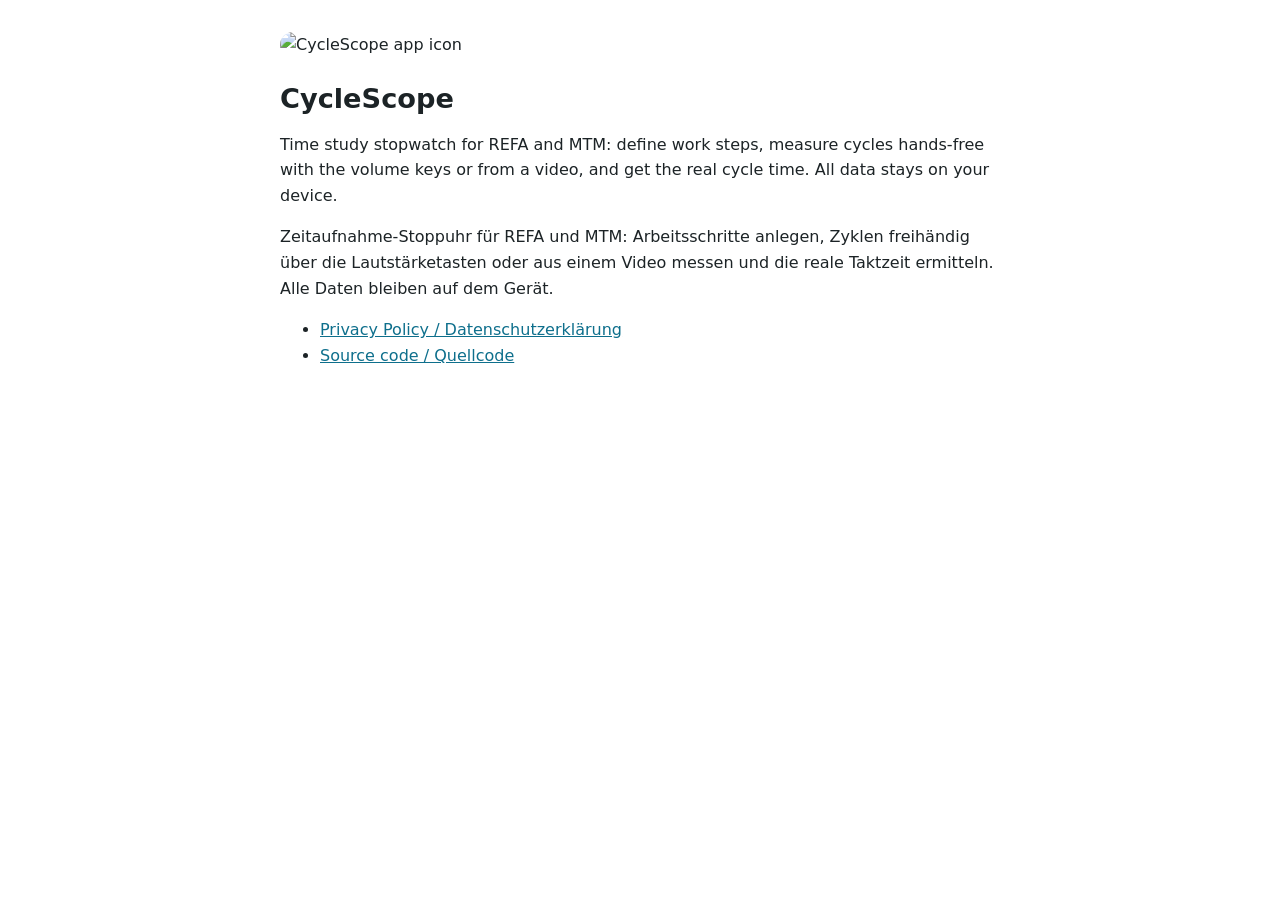
==== site/index.html @ 5daae581 "feat(site): publish the privacy policy on GitHub Pages Google Play needs a public privacy policy URL" ====
<!doctype html>
<html lang="en">
<head>
<meta charset="utf-8">
<meta name="viewport" content="width=device-width, initial-scale=1">
<title>CycleScope</title>
<link rel="stylesheet" href="style.css">
</head>
<body>
<main>
<img class="icon" src="icon.png" alt="CycleScope app icon">
<h1>CycleScope</h1>
<p>Time study stopwatch for REFA and MTM: define work steps, measure cycles hands-free with the volume keys or from a video, and get the real cycle time. All data stays on your device.</p>
<p>Zeitaufnahme-Stoppuhr für REFA und MTM: Arbeitsschritte anlegen, Zyklen freihändig über die Lautstärketasten oder aus einem Video messen und die reale Taktzeit ermitteln. Alle Daten bleiben auf dem Gerät.</p>
<ul>
<li><a href="privacy/">Privacy Policy / Datenschutzerklärung</a></li>
<li><a href="https://github.com/SphaeroX/Serienmessung">Source code / Quellcode</a></li>
</ul>
</main>
</body>
</html>
---- site/style.css ----
:root {
  --bg: #ffffff;
  --text: #1c2326;
  --muted: #5b6a70;
  --accent: #0e6f8c;
  --line: #d9e2e5;
}

@media (prefers-color-scheme: dark) {
  :root {
    --bg: #11181b;
    --text: #e4ecef;
    --muted: #9fb0b6;
    --accent: #5fc4e2;
    --line: #2a363b;
  }
}

body {
  margin: 0;
  background: var(--bg);
  color: var(--text);
  font: 16px/1.6 system-ui, -apple-system, "Segoe UI", Roboto, sans-serif;
}

main {
  max-width: 720px;
  margin: 0 auto;
  padding: 32px 16px 64px;
}

h1 { font-size: 1.7rem; line-height: 1.25; margin: 1.5rem 0 0.25rem; }
h2 { font-size: 1.15rem; margin-top: 2rem; }
a { color: var(--accent); }
.date, nav { color: var(--muted); }
hr { border: 0; border-top: 1px solid var(--line); margin: 3rem 0; }
img.icon { width: 96px; height: 96px; border-radius: 22px; }
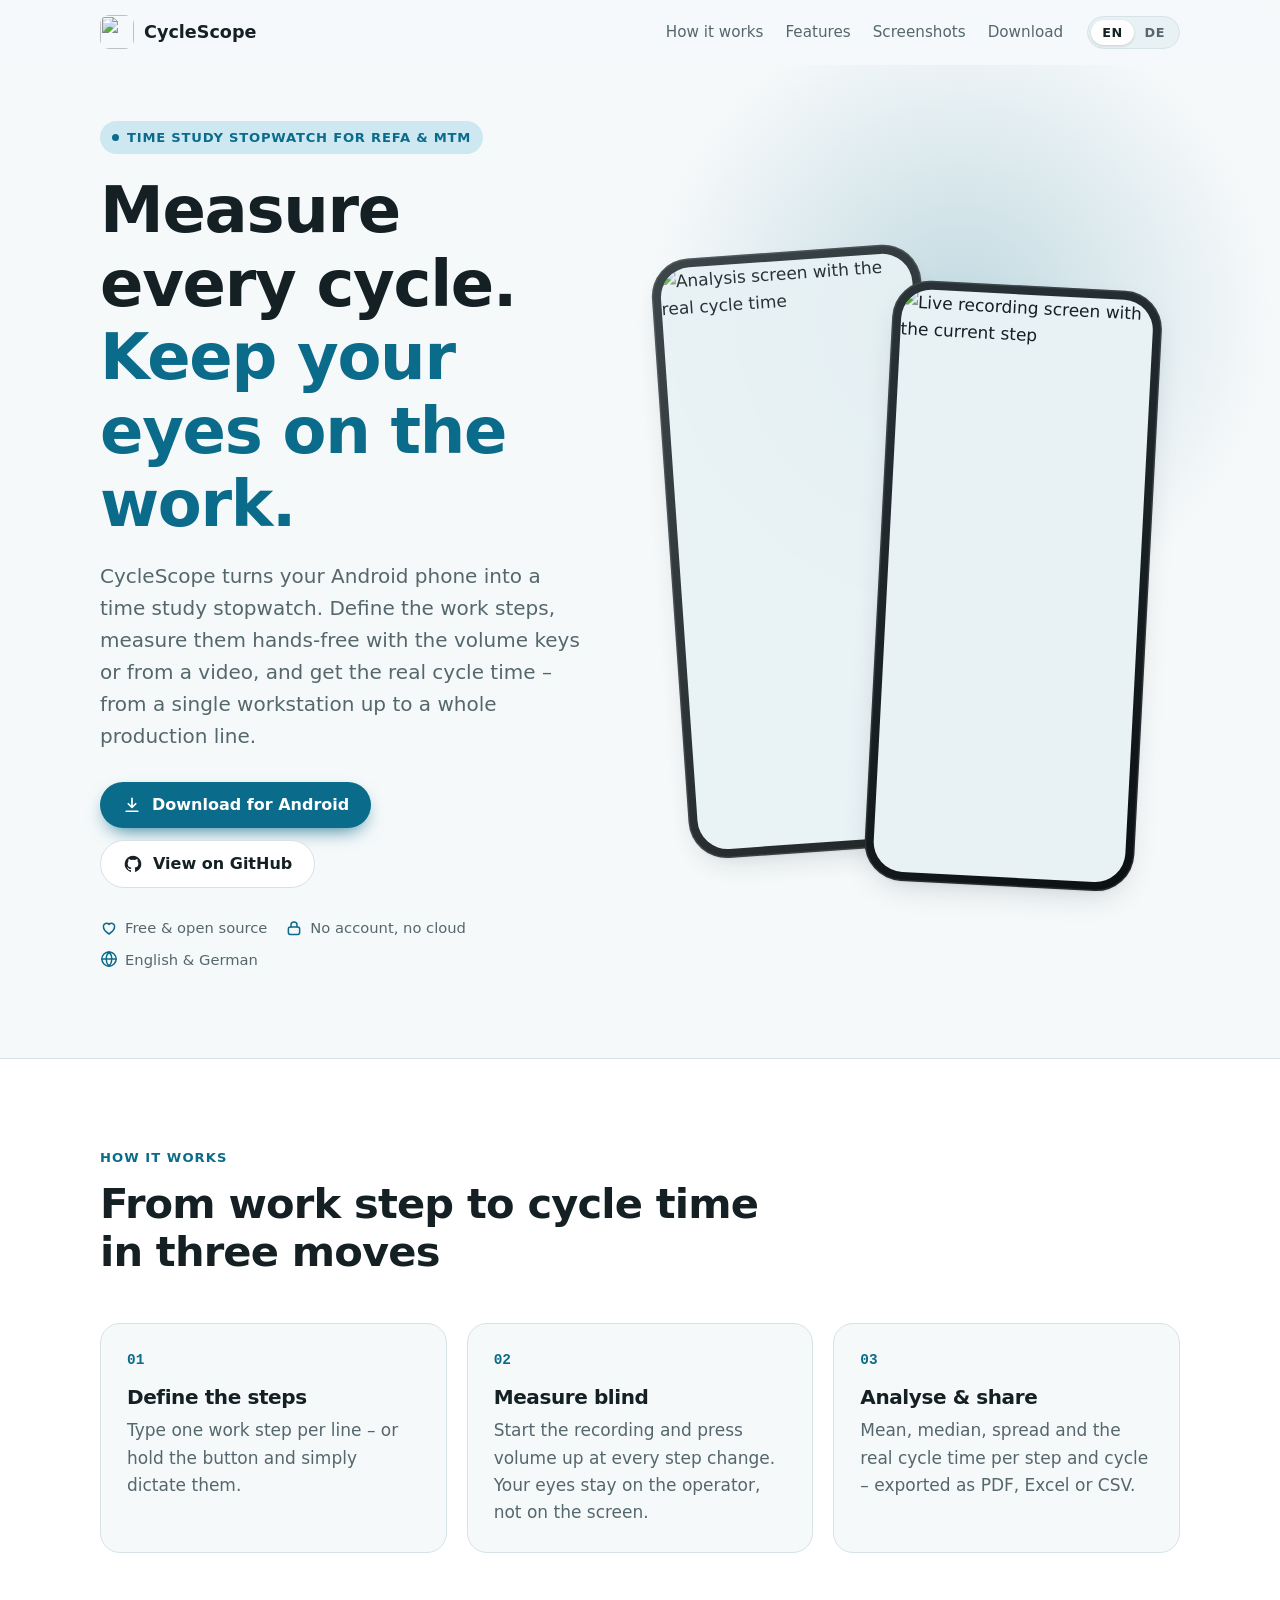
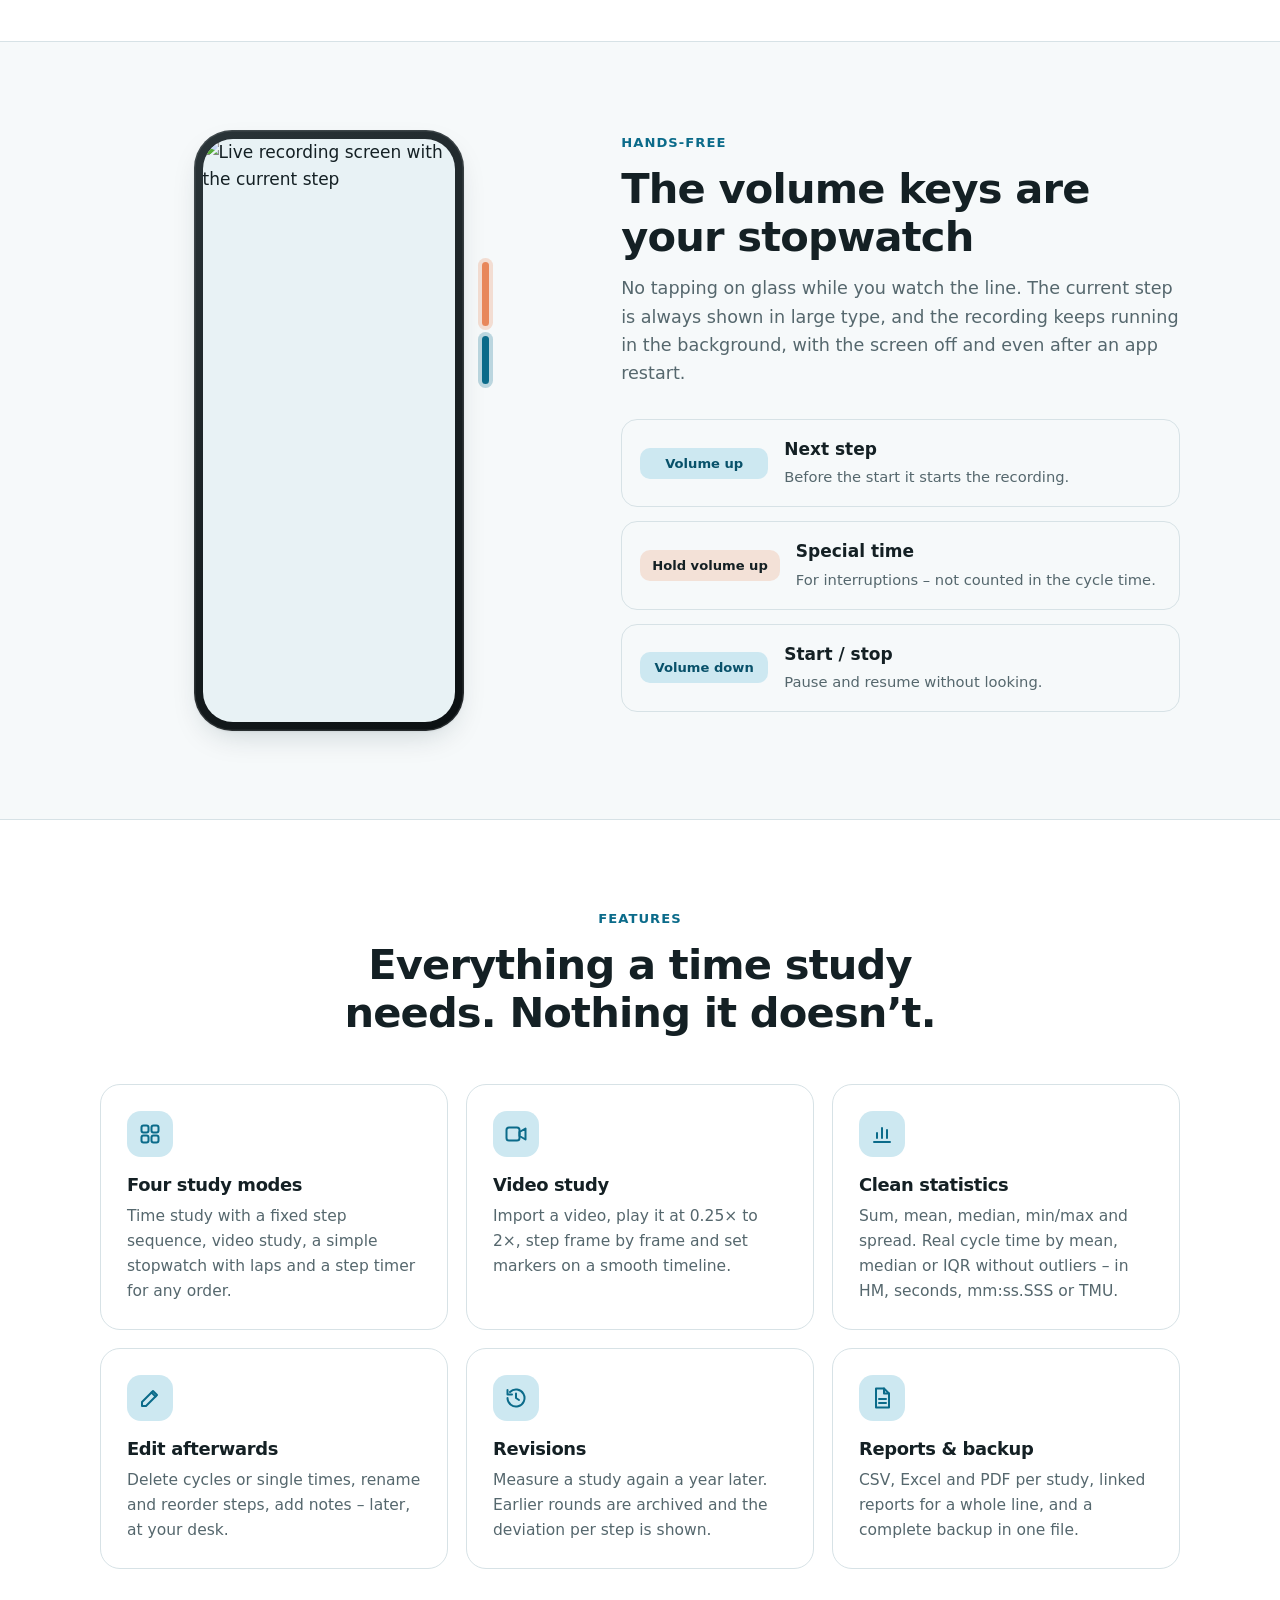
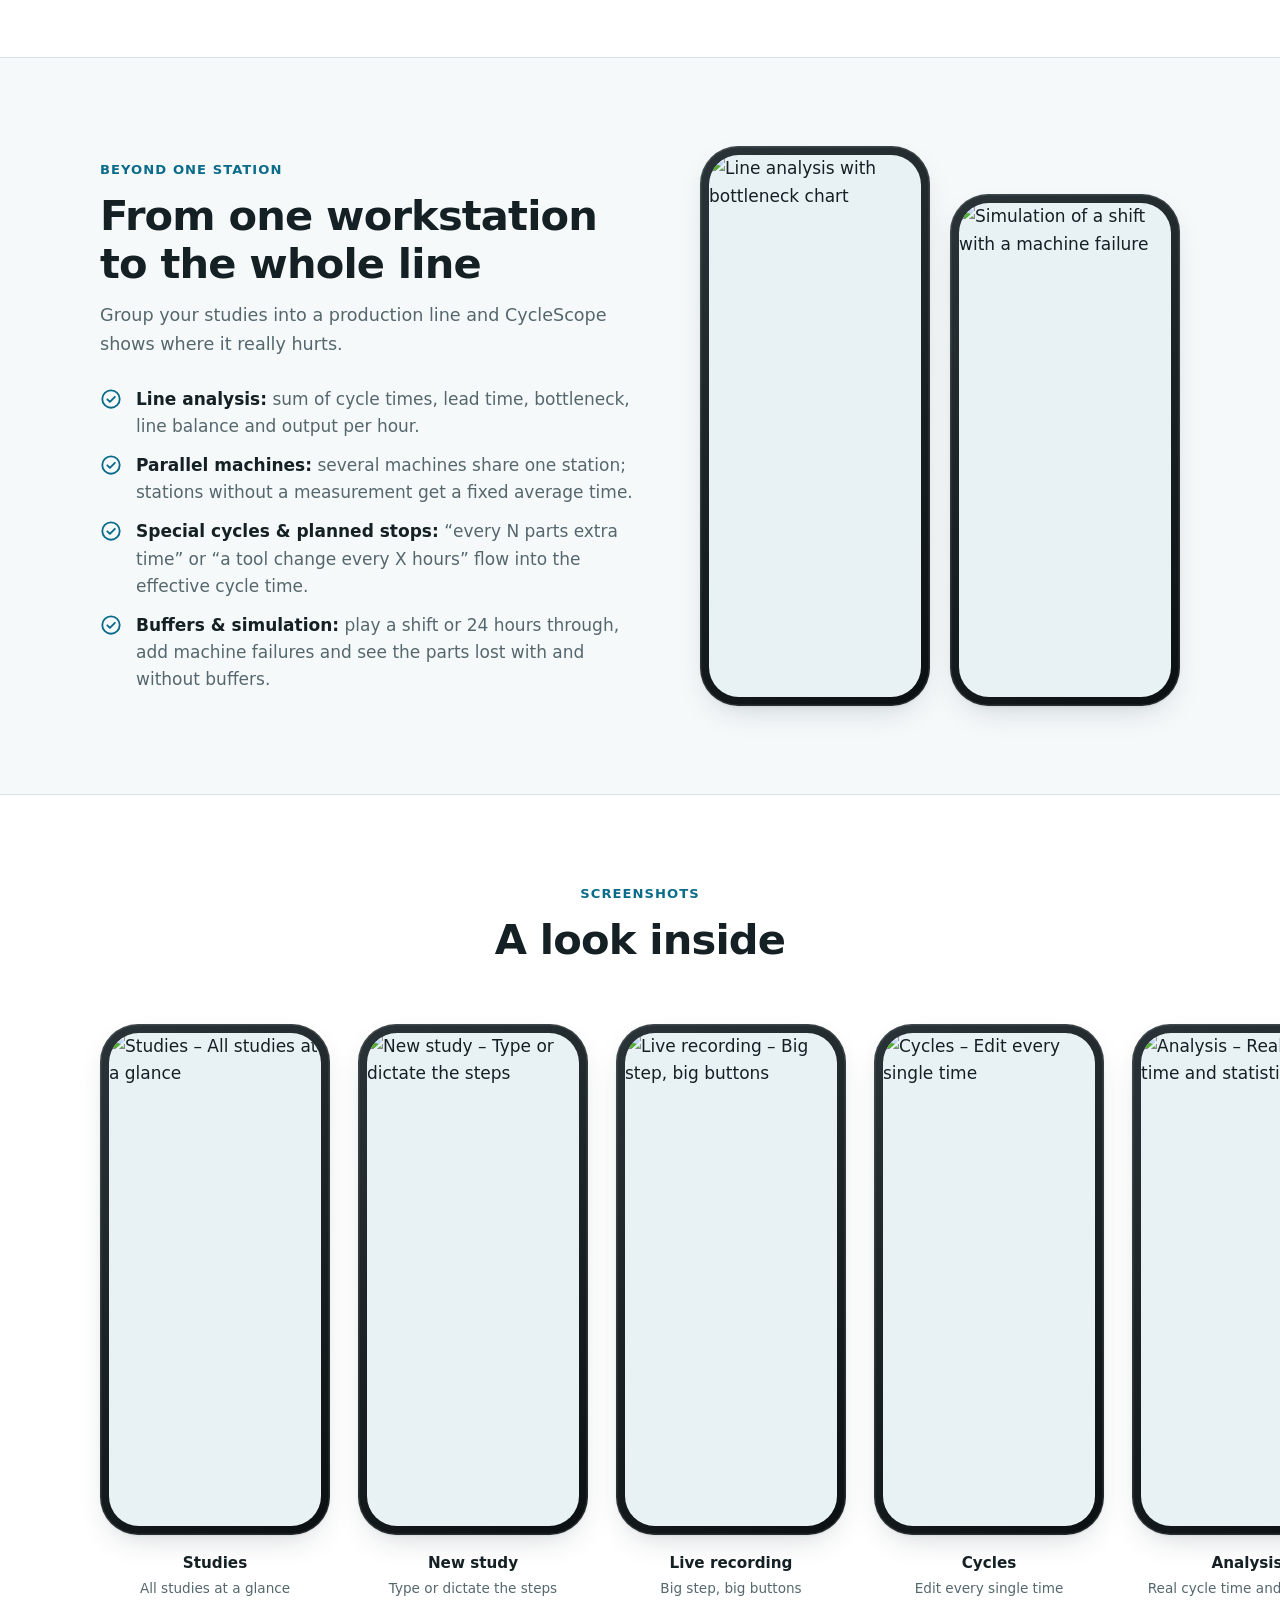
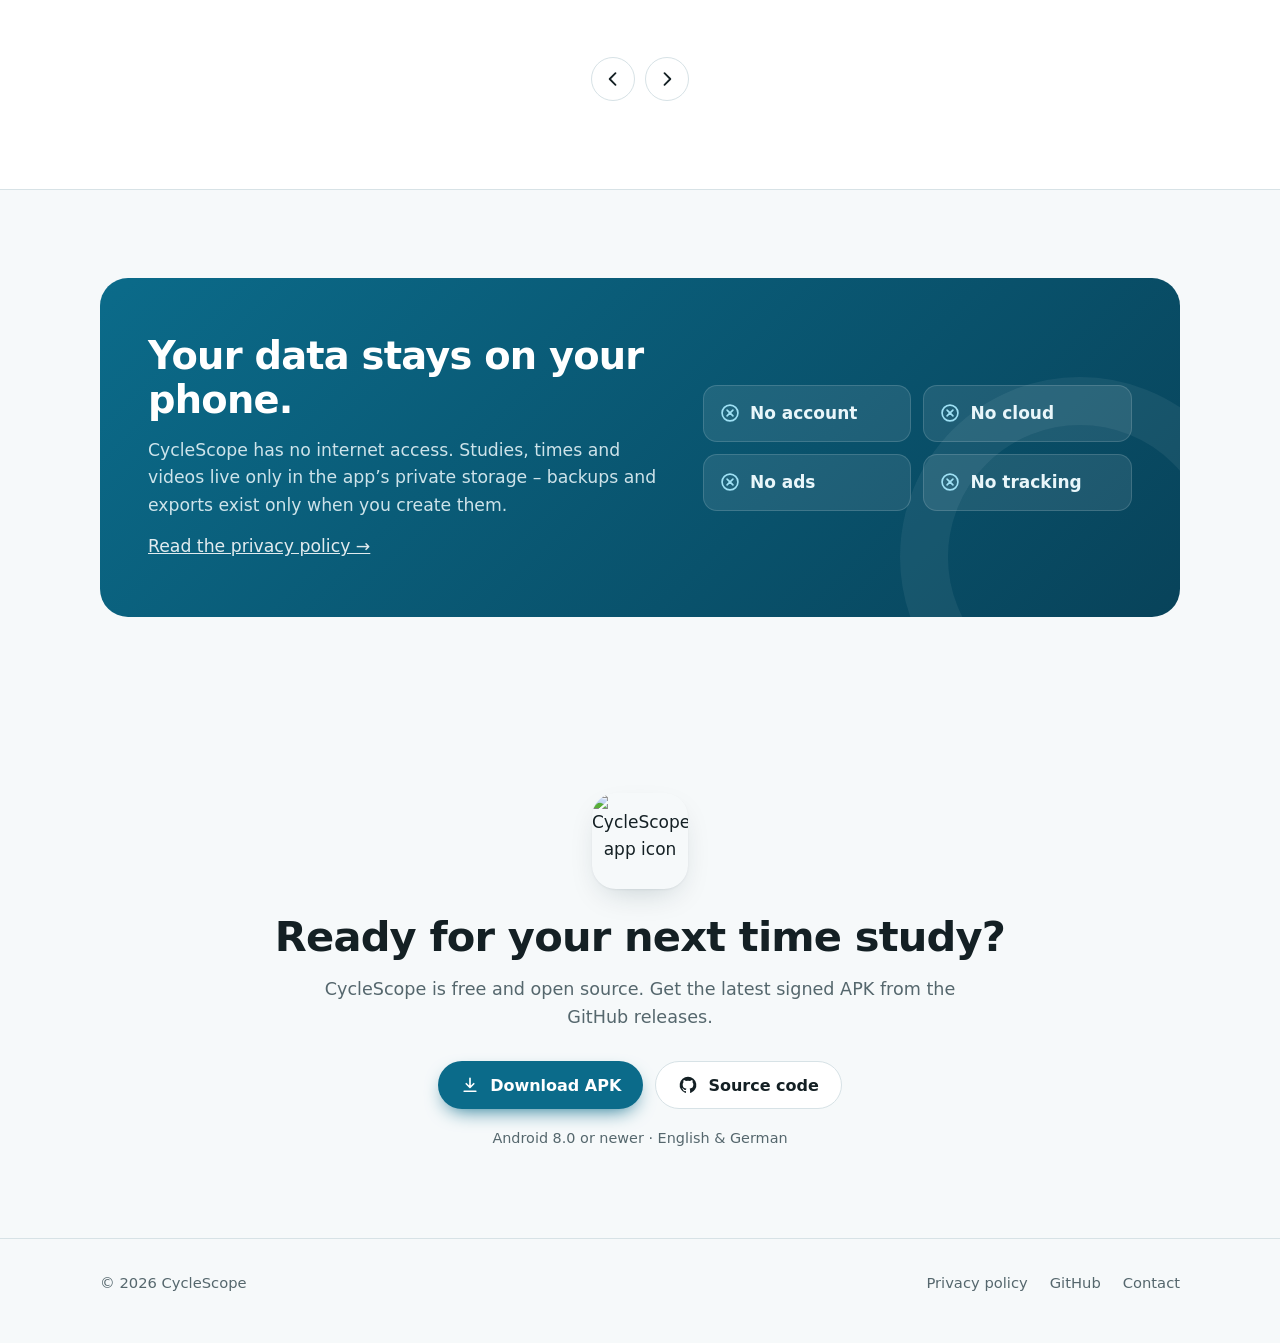
==== commit 93ae35fc: "feat(site): bilingual landing page with app screenshots One-pager in English and German with feature" ====
--- a/site/index.html
+++ b/site/index.html
@@ -3,19 +3,436 @@
 <head>
 <meta charset="utf-8">
 <meta name="viewport" content="width=device-width, initial-scale=1">
-<title>CycleScope</title>
-<link rel="stylesheet" href="style.css">
+<title>CycleScope – Time study stopwatch for REFA &amp; MTM</title>
+<meta name="description" content="CycleScope turns your Android phone into a time study stopwatch: define work steps, measure cycles hands-free with the volume keys or from a video, and get the real cycle time. Free, open source, no cloud.">
+<meta name="theme-color" content="#0b6b8a">
+<meta property="og:type" content="website">
+<meta property="og:title" content="CycleScope – Time study stopwatch for REFA &amp; MTM">
+<meta property="og:description" content="Measure work steps hands-free with the volume keys or from a video and get the real cycle time. All data stays on your device.">
+<meta property="og:image" content="https://sphaerox.github.io/Serienmessung/icon.png">
+<meta property="og:url" content="https://sphaerox.github.io/Serienmessung/">
+<link rel="icon" type="image/png" href="icon.png">
+<link rel="alternate" hreflang="en" href="https://sphaerox.github.io/Serienmessung/?lang=en">
+<link rel="alternate" hreflang="de" href="https://sphaerox.github.io/Serienmessung/?lang=de">
+<link rel="stylesheet" href="landing.css">
+<script>document.documentElement.classList.add("js");</script>
 </head>
 <body>
+
+<!-- Inline icon sprite -->
+<svg width="0" height="0" style="position:absolute" aria-hidden="true">
+  <defs>
+    <symbol id="i-check" viewBox="0 0 24 24"><path fill="none" stroke="currentColor" stroke-width="2.2" stroke-linecap="round" stroke-linejoin="round" d="M5 12.5l4.5 4.5L19 7.5"/></symbol>
+    <symbol id="i-check-circle" viewBox="0 0 24 24"><g fill="none" stroke="currentColor" stroke-width="2" stroke-linecap="round" stroke-linejoin="round"><circle cx="12" cy="12" r="9.5"/><path d="M8 12.3l2.8 2.8L16.2 9.6"/></g></symbol>
+    <symbol id="i-download" viewBox="0 0 24 24"><path fill="none" stroke="currentColor" stroke-width="2" stroke-linecap="round" stroke-linejoin="round" d="M12 4v11m0 0l-4.5-4.5M12 15l4.5-4.5M5 19.5h14"/></symbol>
+    <symbol id="i-github" viewBox="0 0 24 24"><path fill="currentColor" d="M12 2a10 10 0 0 0-3.16 19.49c.5.09.68-.22.68-.48v-1.7c-2.78.6-3.37-1.34-3.37-1.34-.45-1.16-1.11-1.47-1.11-1.47-.91-.62.07-.6.07-.6 1 .07 1.53 1.03 1.53 1.03.89 1.53 2.34 1.09 2.91.83.09-.65.35-1.09.63-1.34-2.22-.25-4.55-1.11-4.55-4.94 0-1.09.39-1.98 1.03-2.68-.1-.25-.45-1.27.1-2.64 0 0 .84-.27 2.75 1.02a9.5 9.5 0 0 1 5 0c1.91-1.29 2.75-1.02 2.75-1.02.55 1.37.2 2.39.1 2.64.64.7 1.03 1.59 1.03 2.68 0 3.84-2.34 4.68-4.57 4.93.36.31.68.92.68 1.85v2.74c0 .27.18.58.69.48A10 10 0 0 0 12 2z"/></symbol>
+    <symbol id="i-lock" viewBox="0 0 24 24"><g fill="none" stroke="currentColor" stroke-width="2" stroke-linecap="round" stroke-linejoin="round"><rect x="4.5" y="10.5" width="15" height="10" rx="2.5"/><path d="M8 10.5V8a4 4 0 0 1 8 0v2.5"/></g></symbol>
+    <symbol id="i-globe" viewBox="0 0 24 24"><g fill="none" stroke="currentColor" stroke-width="2" stroke-linecap="round"><circle cx="12" cy="12" r="9.5"/><path d="M2.5 12h19M12 2.5c2.6 2.8 3.8 6 3.8 9.5s-1.2 6.7-3.8 9.5c-2.6-2.8-3.8-6-3.8-9.5S9.4 5.3 12 2.5z"/></g></symbol>
+    <symbol id="i-heart" viewBox="0 0 24 24"><path fill="none" stroke="currentColor" stroke-width="2" stroke-linejoin="round" d="M12 20s-7.5-4.6-7.5-10.2A4.3 4.3 0 0 1 12 7.2a4.3 4.3 0 0 1 7.5 2.6C19.5 15.4 12 20 12 20z"/></symbol>
+    <symbol id="i-modes" viewBox="0 0 24 24"><g fill="none" stroke="currentColor" stroke-width="2" stroke-linejoin="round"><rect x="3.5" y="3.5" width="7" height="7" rx="2"/><rect x="13.5" y="3.5" width="7" height="7" rx="2"/><rect x="3.5" y="13.5" width="7" height="7" rx="2"/><rect x="13.5" y="13.5" width="7" height="7" rx="2"/></g></symbol>
+    <symbol id="i-video" viewBox="0 0 24 24"><g fill="none" stroke="currentColor" stroke-width="2" stroke-linejoin="round"><rect x="2.5" y="5.5" width="13" height="13" rx="2.5"/><path d="M15.5 10l6-3.5v11l-6-3.5z"/></g></symbol>
+    <symbol id="i-chart" viewBox="0 0 24 24"><g fill="none" stroke="currentColor" stroke-width="2" stroke-linecap="round"><path d="M4 20h16"/><path d="M7 16v-5M12 16V6M17 16v-8"/></g></symbol>
+    <symbol id="i-edit" viewBox="0 0 24 24"><g fill="none" stroke="currentColor" stroke-width="2" stroke-linecap="round" stroke-linejoin="round"><path d="M4 20h4L19 9l-4-4L4 16z"/><path d="M13.5 6.5l4 4"/></g></symbol>
+    <symbol id="i-history" viewBox="0 0 24 24"><g fill="none" stroke="currentColor" stroke-width="2" stroke-linecap="round" stroke-linejoin="round"><path d="M3.5 12a8.5 8.5 0 1 0 2.5-6"/><path d="M3.5 4v4.5H8"/><path d="M12 7.5V12l3 2"/></g></symbol>
+    <symbol id="i-file" viewBox="0 0 24 24"><g fill="none" stroke="currentColor" stroke-width="2" stroke-linejoin="round" stroke-linecap="round"><path d="M6 2.5h8l5 5v14H6z"/><path d="M14 2.5v5h5M9 13h7M9 17h7"/></g></symbol>
+    <symbol id="i-left" viewBox="0 0 24 24"><path fill="none" stroke="currentColor" stroke-width="2.2" stroke-linecap="round" stroke-linejoin="round" d="M15 5l-7 7 7 7"/></symbol>
+    <symbol id="i-right" viewBox="0 0 24 24"><path fill="none" stroke="currentColor" stroke-width="2.2" stroke-linecap="round" stroke-linejoin="round" d="M9 5l7 7-7 7"/></symbol>
+    <symbol id="i-x" viewBox="0 0 24 24"><g fill="none" stroke="currentColor" stroke-width="2" stroke-linecap="round"><circle cx="12" cy="12" r="9.5"/><path d="M8.5 8.5l7 7M15.5 8.5l-7 7"/></g></symbol>
+  </defs>
+</svg>
+
+<header class="top" id="top">
+  <div class="wrap">
+    <a class="brand" href="#"><img src="icon.png" alt="" width="34" height="34">CycleScope</a>
+    <nav aria-label="Sections">
+      <a href="#how" data-i18n="nav.how">How it works</a>
+      <a href="#features" data-i18n="nav.features">Features</a>
+      <a href="#screens" data-i18n="nav.screens">Screenshots</a>
+      <a href="#download" data-i18n="nav.download">Download</a>
+    </nav>
+    <div class="lang" role="group" aria-label="Language / Sprache">
+      <button type="button" data-lang="en" aria-pressed="true">EN</button>
+      <button type="button" data-lang="de" aria-pressed="false">DE</button>
+    </div>
+  </div>
+</header>
+
 <main>
-<img class="icon" src="icon.png" alt="CycleScope app icon">
-<h1>CycleScope</h1>
-<p>Time study stopwatch for REFA and MTM: define work steps, measure cycles hands-free with the volume keys or from a video, and get the real cycle time. All data stays on your device.</p>
-<p>Zeitaufnahme-Stoppuhr für REFA und MTM: Arbeitsschritte anlegen, Zyklen freihändig über die Lautstärketasten oder aus einem Video messen und die reale Taktzeit ermitteln. Alle Daten bleiben auf dem Gerät.</p>
-<ul>
-<li><a href="privacy/">Privacy Policy / Datenschutzerklärung</a></li>
-<li><a href="https://github.com/SphaeroX/Serienmessung">Source code / Quellcode</a></li>
-</ul>
+
+<!-- Hero -->
+<div class="hero">
+  <div class="wrap">
+    <div>
+      <span class="eyebrow"><span class="dot"></span><span data-i18n="hero.eyebrow">Time study stopwatch for REFA &amp; MTM</span></span>
+      <h1 data-i18n="hero.title">Measure every cycle. <em>Keep your eyes on the work.</em></h1>
+      <p class="lead" data-i18n="hero.lead">CycleScope turns your Android phone into a time study stopwatch. Define the work steps, measure them hands-free with the volume keys or from a video, and get the real cycle time – from a single workstation up to a whole production line.</p>
+      <div class="cta">
+        <a class="btn btn-primary" href="https://github.com/SphaeroX/Serienmessung/releases/latest"><svg><use href="#i-download"/></svg><span data-i18n="cta.download">Download for Android</span></a>
+        <a class="btn btn-ghost" href="https://github.com/SphaeroX/Serienmessung"><svg><use href="#i-github"/></svg><span data-i18n="cta.github">View on GitHub</span></a>
+      </div>
+      <ul class="chips">
+        <li><svg><use href="#i-heart"/></svg><span data-i18n="chip.free">Free &amp; open source</span></li>
+        <li><svg><use href="#i-lock"/></svg><span data-i18n="chip.local">No account, no cloud</span></li>
+        <li><svg><use href="#i-globe"/></svg><span data-i18n="chip.lang">English &amp; German</span></li>
+      </ul>
+    </div>
+    <div class="hero-visual">
+      <div class="phone"><img class="shot" data-shot="05_analysis" src="screenshots/en/05_analysis.png" width="1078" height="2398" alt="Analysis screen with the real cycle time" data-i18n-alt="alt.analysis"></div>
+      <div class="phone"><img class="shot" data-shot="03_recording_live" src="screenshots/en/03_recording_live.png" width="1078" height="2398" alt="Live recording screen with the current step" data-i18n-alt="alt.live" fetchpriority="high"></div>
+    </div>
+  </div>
+</div>
+
+<!-- How it works -->
+<section class="alt" id="how">
+  <div class="wrap">
+    <div class="section-head reveal">
+      <div class="kicker" data-i18n="how.kicker">How it works</div>
+      <h2 data-i18n="how.title">From work step to cycle time in three moves</h2>
+    </div>
+    <ol class="steps">
+      <li class="reveal">
+        <h3 data-i18n="how.1.t">Define the steps</h3>
+        <p data-i18n="how.1.d">Type one work step per line – or hold the button and simply dictate them.</p>
+      </li>
+      <li class="reveal">
+        <h3 data-i18n="how.2.t">Measure blind</h3>
+        <p data-i18n="how.2.d">Start the recording and press volume up at every step change. Your eyes stay on the operator, not on the screen.</p>
+      </li>
+      <li class="reveal">
+        <h3 data-i18n="how.3.t">Analyse &amp; share</h3>
+        <p data-i18n="how.3.d">Mean, median, spread and the real cycle time per step and cycle – exported as PDF, Excel or CSV.</p>
+      </li>
+    </ol>
+  </div>
+</section>
+
+<!-- Volume keys spotlight -->
+<section>
+  <div class="wrap spotlight">
+    <div class="visual reveal">
+      <div class="phone"><img class="shot" data-shot="03_recording_live" src="screenshots/en/03_recording_live.png" width="1078" height="2398" alt="Live recording screen with the current step" data-i18n-alt="alt.live" loading="lazy"></div>
+      <div class="keys" aria-hidden="true"><span></span><span></span></div>
+    </div>
+    <div class="reveal">
+      <div class="kicker" data-i18n="keys.kicker">Hands-free</div>
+      <div class="section-head" style="margin-bottom:0">
+        <h2 data-i18n="keys.title">The volume keys are your stopwatch</h2>
+        <p data-i18n="keys.lead">No tapping on glass while you watch the line. The current step is always shown in large type, and the recording keeps running in the background, with the screen off and even after an app restart.</p>
+      </div>
+      <ul class="keylist">
+        <li><span class="key" data-i18n="keys.up.k">Volume up</span><span><strong data-i18n="keys.up.t">Next step</strong><small data-i18n="keys.up.d">Before the start it starts the recording.</small></span></li>
+        <li><span class="key warm" data-i18n="keys.hold.k">Hold volume up</span><span><strong data-i18n="keys.hold.t">Special time</strong><small data-i18n="keys.hold.d">For interruptions – not counted in the cycle time.</small></span></li>
+        <li><span class="key" data-i18n="keys.down.k">Volume down</span><span><strong data-i18n="keys.down.t">Start / stop</strong><small data-i18n="keys.down.d">Pause and resume without looking.</small></span></li>
+      </ul>
+    </div>
+  </div>
+</section>
+
+<!-- Features -->
+<section class="alt" id="features">
+  <div class="wrap">
+    <div class="section-head center reveal">
+      <div class="kicker" data-i18n="feat.kicker">Features</div>
+      <h2 data-i18n="feat.title">Everything a time study needs. Nothing it doesn’t.</h2>
+    </div>
+    <div class="features">
+      <article class="feature reveal">
+        <div class="ico"><svg><use href="#i-modes"/></svg></div>
+        <h3 data-i18n="feat.1.t">Four study modes</h3>
+        <p data-i18n="feat.1.d">Time study with a fixed step sequence, video study, a simple stopwatch with laps and a step timer for any order.</p>
+      </article>
+      <article class="feature reveal">
+        <div class="ico"><svg><use href="#i-video"/></svg></div>
+        <h3 data-i18n="feat.2.t">Video study</h3>
+        <p data-i18n="feat.2.d">Import a video, play it at 0.25× to 2×, step frame by frame and set markers on a smooth timeline.</p>
+      </article>
+      <article class="feature reveal">
+        <div class="ico"><svg><use href="#i-chart"/></svg></div>
+        <h3 data-i18n="feat.3.t">Clean statistics</h3>
+        <p data-i18n="feat.3.d">Sum, mean, median, min/max and spread. Real cycle time by mean, median or IQR without outliers – in HM, seconds, mm:ss.SSS or TMU.</p>
+      </article>
+      <article class="feature reveal">
+        <div class="ico"><svg><use href="#i-edit"/></svg></div>
+        <h3 data-i18n="feat.4.t">Edit afterwards</h3>
+        <p data-i18n="feat.4.d">Delete cycles or single times, rename and reorder steps, add notes – later, at your desk.</p>
+      </article>
+      <article class="feature reveal">
+        <div class="ico"><svg><use href="#i-history"/></svg></div>
+        <h3 data-i18n="feat.5.t">Revisions</h3>
+        <p data-i18n="feat.5.d">Measure a study again a year later. Earlier rounds are archived and the deviation per step is shown.</p>
+      </article>
+      <article class="feature reveal">
+        <div class="ico"><svg><use href="#i-file"/></svg></div>
+        <h3 data-i18n="feat.6.t">Reports &amp; backup</h3>
+        <p data-i18n="feat.6.d">CSV, Excel and PDF per study, linked reports for a whole line, and a complete backup in one file.</p>
+      </article>
+    </div>
+  </div>
+</section>
+
+<!-- Line analysis -->
+<section>
+  <div class="wrap split">
+    <div class="reveal">
+      <div class="kicker" data-i18n="line.kicker">Beyond one station</div>
+      <div class="section-head" style="margin-bottom:0">
+        <h2 data-i18n="line.title">From one workstation to the whole line</h2>
+        <p data-i18n="line.lead">Group your studies into a production line and CycleScope shows where it really hurts.</p>
+      </div>
+      <ul class="ticks">
+        <li><svg><use href="#i-check-circle"/></svg><span data-i18n="line.1"><strong>Line analysis:</strong> sum of cycle times, lead time, bottleneck, line balance and output per hour.</span></li>
+        <li><svg><use href="#i-check-circle"/></svg><span data-i18n="line.2"><strong>Parallel machines:</strong> several machines share one station; stations without a measurement get a fixed average time.</span></li>
+        <li><svg><use href="#i-check-circle"/></svg><span data-i18n="line.3"><strong>Special cycles &amp; planned stops:</strong> “every N parts extra time” or “a tool change every X hours” flow into the effective cycle time.</span></li>
+        <li><svg><use href="#i-check-circle"/></svg><span data-i18n="line.4"><strong>Buffers &amp; simulation:</strong> play a shift or 24 hours through, add machine failures and see the parts lost with and without buffers.</span></li>
+      </ul>
+    </div>
+    <div class="visual reveal">
+      <div class="phone"><img class="shot" data-shot="10_line" src="screenshots/en/10_line.png" width="1078" height="2398" alt="Line analysis with bottleneck chart" data-i18n-alt="alt.line" loading="lazy"></div>
+      <div class="phone"><img class="shot" data-shot="11_simulation" src="screenshots/en/11_simulation.png" width="1078" height="2398" alt="Simulation of a shift with a machine failure" data-i18n-alt="alt.sim" loading="lazy"></div>
+    </div>
+  </div>
+</section>
+
+<!-- Screenshots -->
+<section class="alt" id="screens">
+  <div class="wrap">
+    <div class="section-head center reveal">
+      <div class="kicker" data-i18n="shots.kicker">Screenshots</div>
+      <h2 data-i18n="shots.title">A look inside</h2>
+    </div>
+  </div>
+  <div class="gallery-wrap">
+    <div class="gallery" id="gallery" tabindex="0" aria-label="Screenshots"></div>
+    <div class="gallery-nav">
+      <button type="button" data-dir="-1" aria-label="Previous" data-i18n-aria="shots.prev"><svg><use href="#i-left"/></svg></button>
+      <button type="button" data-dir="1" aria-label="Next" data-i18n-aria="shots.next"><svg><use href="#i-right"/></svg></button>
+    </div>
+  </div>
+</section>
+
+<!-- Privacy -->
+<section>
+  <div class="wrap">
+    <div class="privacy-band reveal">
+      <div>
+        <h2 data-i18n="priv.title">Your data stays on your phone.</h2>
+        <p data-i18n="priv.lead">CycleScope has no internet access. Studies, times and videos live only in the app’s private storage – backups and exports exist only when you create them.</p>
+        <p><a href="privacy/" data-i18n="priv.link">Read the privacy policy →</a></p>
+      </div>
+      <ul class="no-list">
+        <li><svg><use href="#i-x"/></svg><span data-i18n="priv.1">No account</span></li>
+        <li><svg><use href="#i-x"/></svg><span data-i18n="priv.2">No cloud</span></li>
+        <li><svg><use href="#i-x"/></svg><span data-i18n="priv.3">No ads</span></li>
+        <li><svg><use href="#i-x"/></svg><span data-i18n="priv.4">No tracking</span></li>
+      </ul>
+    </div>
+  </div>
+</section>
+
+<!-- Download -->
+<section class="download" id="download">
+  <div class="wrap reveal">
+    <img class="icon-big" src="icon.png" alt="CycleScope app icon" width="96" height="96" data-i18n-alt="alt.icon">
+    <h2 data-i18n="dl.title">Ready for your next time study?</h2>
+    <p data-i18n="dl.lead">CycleScope is free and open source. Get the latest signed APK from the GitHub releases.</p>
+    <div class="cta">
+      <a class="btn btn-primary" href="https://github.com/SphaeroX/Serienmessung/releases/latest"><svg><use href="#i-download"/></svg><span data-i18n="dl.apk">Download APK</span></a>
+      <a class="btn btn-ghost" href="https://github.com/SphaeroX/Serienmessung"><svg><use href="#i-github"/></svg><span data-i18n="dl.src">Source code</span></a>
+    </div>
+    <p class="meta" data-i18n="dl.meta">Android 8.0 or newer · English &amp; German</p>
+  </div>
+</section>
+
 </main>
+
+<footer>
+  <div class="wrap">
+    <span>© 2026 CycleScope</span>
+    <nav aria-label="Footer">
+      <a href="privacy/" data-i18n="foot.privacy">Privacy policy</a>
+      <a href="https://github.com/SphaeroX/Serienmessung">GitHub</a>
+      <a href="mailto:prompt-engineered@protonmail.com" data-i18n="foot.contact">Contact</a>
+    </nav>
+  </div>
+</footer>
+
+<script>
+(function () {
+  "use strict";
+
+  var SHOTS = [
+    ["01_study_list", "Studies", "All studies at a glance", "Studien", "Alle Studien auf einen Blick"],
+    ["02_new_study", "New study", "Type or dictate the steps", "Neue Studie", "Schritte tippen oder diktieren"],
+    ["03_recording_live", "Live recording", "Big step, big buttons", "Live-Aufnahme", "Großer Schritt, große Tasten"],
+    ["04_cycles", "Cycles", "Edit every single time", "Zyklen", "Jede einzelne Zeit bearbeiten"],
+    ["05_analysis", "Analysis", "Real cycle time and statistics", "Auswertung", "Reale Taktzeit und Statistik"],
+    ["06_video_study", "Video study", "Mark steps frame by frame", "Video-Studie", "Schritte bildgenau markieren"],
+    ["08_group", "Group", "Stations of a line, parallel machines", "Gruppe", "Stationen einer Linie, parallele Maschinen"],
+    ["09_revisions", "Revisions", "Then and now, per step", "Revisionen", "Damals und heute, pro Schritt"],
+    ["10_line", "Line analysis", "Bottleneck and line balance", "Linienanalyse", "Engpass und Austaktung"],
+    ["11_simulation", "Simulation", "Shifts, failures and buffers", "Simulation", "Schichten, Ausfälle und Puffer"],
+    ["07_settings", "Settings", "Units, keys and behaviour", "Einstellungen", "Einheiten, Tasten und Verhalten"]
+  ];
+
+  var DE = {
+    "meta.title": "CycleScope – Zeitaufnahme-Stoppuhr für REFA & MTM",
+    "meta.desc": "CycleScope macht dein Android-Smartphone zur Zeitaufnahme-Stoppuhr: Arbeitsschritte anlegen, Zyklen freihändig über die Lautstärketasten oder aus einem Video messen und die reale Taktzeit ermitteln. Kostenlos, Open Source, ohne Cloud.",
+    "nav.how": "So funktioniert’s",
+    "nav.features": "Funktionen",
+    "nav.screens": "Screenshots",
+    "nav.download": "Download",
+    "hero.eyebrow": "Zeitaufnahme-Stoppuhr für REFA &amp; MTM",
+    "hero.title": "Jeden Zyklus messen. <em>Den Blick auf der Arbeit.</em>",
+    "hero.lead": "CycleScope macht dein Android-Smartphone zur Stoppuhr für Zeitaufnahmen. Arbeitsschritte anlegen, freihändig über die Lautstärketasten oder aus einem Video messen und die reale Taktzeit erhalten – vom einzelnen Arbeitsplatz bis zur ganzen Fertigungslinie.",
+    "cta.download": "Für Android laden",
+    "cta.github": "Auf GitHub ansehen",
+    "chip.free": "Kostenlos &amp; Open Source",
+    "chip.local": "Kein Konto, keine Cloud",
+    "chip.lang": "Deutsch &amp; Englisch",
+    "how.kicker": "So funktioniert’s",
+    "how.title": "In drei Schritten vom Arbeitsschritt zur Taktzeit",
+    "how.1.t": "Schritte anlegen",
+    "how.1.d": "Eine Zeile pro Arbeitsschritt eintippen – oder die Taste halten und einfach diktieren.",
+    "how.2.t": "Blind messen",
+    "how.2.d": "Aufnahme starten und bei jedem Schrittwechsel Lautstärke hoch drücken. Der Blick bleibt beim Werker, nicht auf dem Display.",
+    "how.3.t": "Auswerten &amp; teilen",
+    "how.3.d": "Mittelwert, Median, Streuung und die reale Taktzeit pro Schritt und Zyklus – als PDF, Excel oder CSV exportiert.",
+    "keys.kicker": "Freihändig",
+    "keys.title": "Die Lautstärketasten sind deine Stoppuhr",
+    "keys.lead": "Kein Tippen aufs Glas, während du die Linie beobachtest. Der aktuelle Schritt steht immer groß im Bild, und die Aufnahme läuft im Hintergrund, bei ausgeschaltetem Bildschirm und sogar nach einem Neustart der App weiter.",
+    "keys.up.k": "Lautstärke hoch",
+    "keys.up.t": "Nächster Schritt",
+    "keys.up.d": "Vor dem Start startet sie die Aufnahme.",
+    "keys.hold.k": "Lautstärke hoch halten",
+    "keys.hold.t": "Sonderzeit",
+    "keys.hold.d": "Für Störungen – zählt nicht zur Taktzeit.",
+    "keys.down.k": "Lautstärke runter",
+    "keys.down.t": "Start / Stopp",
+    "keys.down.d": "Pausieren und fortsetzen, ohne hinzusehen.",
+    "feat.kicker": "Funktionen",
+    "feat.title": "Alles, was eine Zeitaufnahme braucht. Nichts, was sie nicht braucht.",
+    "feat.1.t": "Vier Studienarten",
+    "feat.1.d": "Zeitstudie mit fester Schrittfolge, Video-Studie, einfache Stoppuhr mit Runden und Schritt-Timer für beliebige Reihenfolge.",
+    "feat.2.t": "Video-Studie",
+    "feat.2.d": "Video importieren, mit 0,25× bis 2× abspielen, Bild für Bild weiterschalten und Marker auf einer flüssigen Zeitleiste setzen.",
+    "feat.3.t": "Saubere Statistik",
+    "feat.3.d": "Summe, Mittelwert, Median, Min/Max und Streuung. Reale Taktzeit nach Mittelwert, Median oder IQR ohne Ausreißer – in HM, Sekunden, mm:ss.SSS oder TMU.",
+    "feat.4.t": "Nachträglich bearbeiten",
+    "feat.4.d": "Zyklen oder einzelne Zeiten löschen, Schritte umbenennen und umsortieren, Notizen ergänzen – später, am Schreibtisch.",
+    "feat.5.t": "Revisionen",
+    "feat.5.d": "Eine Studie ein Jahr später erneut messen. Frühere Runden werden archiviert und die Abweichung pro Schritt angezeigt.",
+    "feat.6.t": "Berichte &amp; Backup",
+    "feat.6.d": "CSV, Excel und PDF pro Studie, verlinkte Berichte für eine ganze Linie und ein vollständiges Backup in einer Datei.",
+    "line.kicker": "Mehr als eine Station",
+    "line.title": "Vom Arbeitsplatz zur ganzen Linie",
+    "line.lead": "Fasse Studien zu einer Fertigungslinie zusammen, und CycleScope zeigt, wo es wirklich klemmt.",
+    "line.1": "<strong>Linienanalyse:</strong> Summe der Taktzeiten, Durchlaufzeit, Engpass, Austaktungsgrad und Ausbringung pro Stunde.",
+    "line.2": "<strong>Parallele Maschinen:</strong> mehrere Maschinen teilen sich eine Station; Stationen ohne Messung erhalten eine feste mittlere Zeit.",
+    "line.3": "<strong>Sonderzyklen &amp; geplante Stopps:</strong> „alle N Teile Zusatzzeit“ oder „alle X Stunden ein Werkzeugwechsel“ fließen in die effektive Taktzeit ein.",
+    "line.4": "<strong>Puffer &amp; Simulation:</strong> eine Schicht oder 24 Stunden durchspielen, Maschinenausfälle einbauen und die verlorenen Teile mit und ohne Puffer sehen.",
+    "shots.kicker": "Screenshots",
+    "shots.title": "Ein Blick in die App",
+    "shots.prev": "Zurück",
+    "shots.next": "Weiter",
+    "priv.title": "Deine Daten bleiben auf deinem Handy.",
+    "priv.lead": "CycleScope hat keinen Internetzugriff. Studien, Zeiten und Videos liegen nur im privaten Speicher der App – Backups und Exporte entstehen nur, wenn du sie anlegst.",
+    "priv.link": "Zur Datenschutzerklärung →",
+    "priv.1": "Kein Konto",
+    "priv.2": "Keine Cloud",
+    "priv.3": "Keine Werbung",
+    "priv.4": "Kein Tracking",
+    "dl.title": "Bereit für die nächste Zeitaufnahme?",
+    "dl.lead": "CycleScope ist kostenlos und Open Source. Die neueste signierte APK gibt es in den GitHub-Releases.",
+    "dl.apk": "APK herunterladen",
+    "dl.src": "Quellcode",
+    "dl.meta": "Android 8.0 oder neuer · Deutsch &amp; Englisch",
+    "foot.privacy": "Datenschutz",
+    "foot.contact": "Kontakt",
+    "alt.analysis": "Auswertung mit der realen Taktzeit",
+    "alt.live": "Live-Aufnahme mit dem aktuellen Schritt",
+    "alt.line": "Linienanalyse mit Engpass-Diagramm",
+    "alt.sim": "Simulation einer Schicht mit Maschinenausfall",
+    "alt.icon": "CycleScope App-Symbol"
+  };
+
+  var gallery = document.getElementById("gallery");
+  SHOTS.forEach(function (s) {
+    var fig = document.createElement("figure");
+    fig.innerHTML =
+      '<div class="phone"><img class="shot" loading="lazy" width="1078" height="2398" data-shot="' + s[0] +
+      '" src="screenshots/en/' + s[0] + '.png" alt=""></div><figcaption><span></span><small></small></figcaption>';
+    gallery.appendChild(fig);
+  });
+
+  // Remember the English source text so we can switch back without a reload.
+  var EN = {};
+  document.querySelectorAll("[data-i18n]").forEach(function (el) { EN[el.dataset.i18n] = el.innerHTML; });
+  document.querySelectorAll("[data-i18n-alt]").forEach(function (el) { EN[el.dataset.i18nAlt] = el.alt; });
+  document.querySelectorAll("[data-i18n-aria]").forEach(function (el) { EN[el.dataset.i18nAria] = el.getAttribute("aria-label"); });
+  EN["meta.title"] = document.title;
+  var metaDesc = document.querySelector('meta[name="description"]');
+  EN["meta.desc"] = metaDesc.content;
+
+  function apply(lang) {
+    var dict = lang === "de" ? DE : EN;
+    var t = function (k) { return dict[k] != null ? dict[k] : EN[k]; };
+    document.documentElement.lang = lang;
+    document.title = t("meta.title");
+    metaDesc.content = t("meta.desc");
+    document.querySelectorAll("[data-i18n]").forEach(function (el) { el.innerHTML = t(el.dataset.i18n); });
+    document.querySelectorAll("[data-i18n-alt]").forEach(function (el) { el.alt = t(el.dataset.i18nAlt); });
+    document.querySelectorAll("[data-i18n-aria]").forEach(function (el) { el.setAttribute("aria-label", t(el.dataset.i18nAria)); });
+    document.querySelectorAll("img.shot").forEach(function (img) {
+      img.src = "screenshots/" + lang + "/" + img.dataset.shot + ".png";
+    });
+    gallery.querySelectorAll("figure").forEach(function (fig, i) {
+      var s = SHOTS[i], de = lang === "de";
+      fig.querySelector("figcaption span").textContent = de ? s[3] : s[1];
+      fig.querySelector("figcaption small").textContent = de ? s[4] : s[2];
+      fig.querySelector("img").alt = (de ? s[3] : s[1]) + " – " + (de ? s[4] : s[2]);
+    });
+    document.querySelectorAll(".lang button").forEach(function (b) {
+      b.setAttribute("aria-pressed", String(b.dataset.lang === lang));
+    });
+    try { localStorage.setItem("lang", lang); } catch (e) {}
+  }
+
+  function initialLang() {
+    var q = new URLSearchParams(location.search).get("lang");
+    if (q === "de" || q === "en") return q;
+    try { var s = localStorage.getItem("lang"); if (s === "de" || s === "en") return s; } catch (e) {}
+    return /^de\b/i.test(navigator.language || "") ? "de" : "en";
+  }
+
+  document.querySelectorAll(".lang button").forEach(function (b) {
+    b.addEventListener("click", function () { apply(b.dataset.lang); });
+  });
+  apply(initialLang());
+
+  // Gallery arrows
+  document.querySelectorAll(".gallery-nav button").forEach(function (b) {
+    b.addEventListener("click", function () {
+      gallery.scrollBy({ left: Number(b.dataset.dir) * 258 * 2, behavior: "smooth" });
+    });
+  });
+
+  // Header border on scroll
+  var top = document.getElementById("top");
+  var onScroll = function () { top.classList.toggle("scrolled", window.scrollY > 8); };
+  window.addEventListener("scroll", onScroll, { passive: true });
+  onScroll();
+
+  // Reveal on scroll
+  if ("IntersectionObserver" in window) {
+    var io = new IntersectionObserver(function (entries) {
+      entries.forEach(function (e) { if (e.isIntersecting) { e.target.classList.add("in"); io.unobserve(e.target); } });
+    }, { rootMargin: "0px 0px -8% 0px" });
+    document.querySelectorAll(".reveal").forEach(function (el) { io.observe(el); });
+  } else {
+    document.querySelectorAll(".reveal").forEach(function (el) { el.classList.add("in"); });
+  }
+})();
+</script>
 </body>
 </html>
--- a/site/landing.css
+++ b/site/landing.css
@@ -0,0 +1,321 @@
+/* Landing page styles (site/index.html). The privacy page keeps style.css. */
+
+:root {
+  --bg: #f6f9fa;
+  --surface: #ffffff;
+  --surface-2: #e8f2f5;
+  --text: #142024;
+  --muted: #55676d;
+  --accent: #0b6b8a;
+  --accent-strong: #08516a;
+  --accent-soft: #cde8f1;
+  --on-accent: #ffffff;
+  --warm: #e8875a;
+  --line: #d7e2e6;
+  --shadow: 0 1px 2px rgb(10 40 50 / 6%), 0 12px 32px -12px rgb(10 40 50 / 22%);
+  --radius: 20px;
+  --max: 1120px;
+  --font: system-ui, -apple-system, "Segoe UI", Roboto, "Helvetica Neue", Arial, sans-serif;
+  --mono: ui-monospace, "SF Mono", "Cascadia Mono", "Roboto Mono", Consolas, monospace;
+}
+
+@media (prefers-color-scheme: dark) {
+  :root {
+    --bg: #0d1517;
+    --surface: #142024;
+    --surface-2: #18292e;
+    --text: #e3eef1;
+    --muted: #9bb0b6;
+    --accent: #5cc3e2;
+    --accent-strong: #8ad6ee;
+    --accent-soft: #163a46;
+    --on-accent: #062633;
+    --warm: #f0a07a;
+    --line: #243439;
+    --shadow: 0 1px 2px rgb(0 0 0 / 30%), 0 16px 40px -16px rgb(0 0 0 / 60%);
+  }
+}
+
+*, *::before, *::after { box-sizing: border-box; }
+
+html { scroll-behavior: smooth; scroll-padding-top: 72px; }
+@media (prefers-reduced-motion: reduce) { html { scroll-behavior: auto; } }
+
+body {
+  margin: 0;
+  background: var(--bg);
+  color: var(--text);
+  font: 17px/1.6 var(--font);
+  -webkit-font-smoothing: antialiased;
+  overflow-x: hidden;
+}
+
+img { max-width: 100%; display: block; }
+a { color: var(--accent); }
+h1, h2, h3 { line-height: 1.15; letter-spacing: -0.02em; margin: 0; }
+p { margin: 0; }
+
+.wrap { max-width: var(--max); margin: 0 auto; padding: 0 20px; }
+
+/* ---------- Header ---------- */
+
+.top {
+  position: sticky; top: 0; z-index: 10;
+  background: color-mix(in srgb, var(--bg) 82%, transparent);
+  backdrop-filter: saturate(160%) blur(12px);
+  -webkit-backdrop-filter: saturate(160%) blur(12px);
+  border-bottom: 1px solid transparent;
+  transition: border-color .2s;
+}
+.top.scrolled { border-bottom-color: var(--line); }
+.top .wrap { display: flex; align-items: center; gap: 24px; height: 64px; }
+
+.brand { display: flex; align-items: center; gap: 10px; font-weight: 700; font-size: 1.1rem; color: var(--text); text-decoration: none; }
+.brand img { width: 34px; height: 34px; border-radius: 9px; }
+
+.top nav { display: flex; gap: 22px; margin-left: auto; }
+.top nav a { color: var(--muted); text-decoration: none; font-size: .95rem; font-weight: 500; }
+.top nav a:hover { color: var(--text); }
+
+.lang {
+  display: inline-flex; padding: 3px; border-radius: 999px;
+  background: var(--surface-2); border: 1px solid var(--line);
+}
+.lang button {
+  font: 600 .8rem var(--font); letter-spacing: .04em;
+  border: 0; background: transparent; color: var(--muted);
+  padding: 5px 11px; border-radius: 999px; cursor: pointer;
+}
+.lang button[aria-pressed="true"] { background: var(--surface); color: var(--text); box-shadow: 0 1px 3px rgb(0 0 0 / 15%); }
+
+@media (max-width: 760px) {
+  .top nav { display: none; }
+  .lang { margin-left: auto; }
+}
+
+/* ---------- Buttons ---------- */
+
+.btn {
+  display: inline-flex; align-items: center; gap: 10px;
+  padding: 13px 22px; border-radius: 999px;
+  font: 600 1rem var(--font); text-decoration: none;
+  transition: transform .15s, background .15s, box-shadow .15s;
+}
+.btn svg { width: 20px; height: 20px; flex: none; }
+.btn-primary { background: var(--accent); color: var(--on-accent); box-shadow: 0 8px 20px -8px var(--accent); }
+.btn-primary:hover { background: var(--accent-strong); transform: translateY(-1px); }
+.btn-ghost { color: var(--text); border: 1px solid var(--line); background: var(--surface); }
+.btn-ghost:hover { border-color: var(--accent); }
+
+/* ---------- Hero ---------- */
+
+.hero { position: relative; padding: 56px 0 72px; overflow: hidden; }
+.hero::before {
+  content: ""; position: absolute; inset: -20% -10% auto auto; width: 70vw; height: 70vw; max-width: 900px; max-height: 900px;
+  background: radial-gradient(closest-side, color-mix(in srgb, var(--accent) 22%, transparent), transparent 70%);
+  pointer-events: none;
+}
+.hero .wrap { position: relative; display: grid; grid-template-columns: 1.1fr .9fr; gap: 48px; align-items: center; }
+
+.eyebrow {
+  display: inline-flex; align-items: center; gap: 8px;
+  font-size: .82rem; font-weight: 600; letter-spacing: .06em; text-transform: uppercase;
+  color: var(--accent); background: var(--accent-soft);
+  padding: 6px 12px; border-radius: 999px;
+}
+.eyebrow .dot { width: 7px; height: 7px; border-radius: 50%; background: currentColor; animation: pulse 1.6s infinite; }
+@keyframes pulse { 50% { opacity: .25; } }
+@media (prefers-reduced-motion: reduce) { .eyebrow .dot { animation: none; } }
+
+.hero h1 { font-size: clamp(2.3rem, 5.4vw, 4rem); margin: 20px 0 18px; font-weight: 800; }
+.hero h1 em { font-style: normal; color: var(--accent); }
+.hero .lead { font-size: clamp(1.05rem, 1.6vw, 1.25rem); color: var(--muted); max-width: 34em; }
+.hero .cta { display: flex; flex-wrap: wrap; gap: 12px; margin-top: 30px; }
+
+.chips { display: flex; flex-wrap: wrap; gap: 8px 18px; margin-top: 28px; padding: 0; list-style: none; color: var(--muted); font-size: .92rem; }
+.chips li { display: flex; align-items: center; gap: 7px; }
+.chips svg { width: 18px; height: 18px; color: var(--accent); flex: none; }
+
+.hero-visual { position: relative; display: flex; justify-content: center; }
+.hero-visual .phone:nth-child(1) { transform: rotate(-4deg) translateX(30px); z-index: 1; opacity: .9; }
+.hero-visual .phone:nth-child(2) { transform: rotate(3deg) translate(-30px, 34px); z-index: 2; }
+
+@media (max-width: 860px) {
+  .hero { padding-top: 32px; }
+  .hero .wrap { grid-template-columns: 1fr; gap: 40px; }
+  .hero-visual .phone:nth-child(1) { display: none; }
+  .hero-visual .phone:nth-child(2) { transform: none; }
+}
+
+/* ---------- Phone frame ---------- */
+
+.phone {
+  width: min(270px, 70vw); flex: none;
+  aspect-ratio: 1078 / 2398;
+  padding: 9px; border-radius: 38px;
+  background: linear-gradient(145deg, #2a3438, #0b1012);
+  box-shadow: var(--shadow), inset 0 0 0 1.5px rgb(255 255 255 / 10%);
+}
+.phone img { width: 100%; height: 100%; object-fit: cover; border-radius: 30px; background: var(--surface-2); }
+
+/* ---------- Sections ---------- */
+
+section { padding: 88px 0; }
+.section-head { max-width: 680px; margin-bottom: 48px; }
+.section-head.center { margin-left: auto; margin-right: auto; text-align: center; }
+.kicker { font-size: .82rem; font-weight: 700; letter-spacing: .08em; text-transform: uppercase; color: var(--accent); margin-bottom: 12px; }
+.section-head h2 { font-size: clamp(1.8rem, 3.6vw, 2.6rem); font-weight: 800; }
+.section-head p { color: var(--muted); font-size: 1.1rem; margin-top: 14px; }
+
+.alt { background: var(--surface); border-block: 1px solid var(--line); }
+
+/* ---------- Steps ---------- */
+
+.steps { display: grid; grid-template-columns: repeat(3, 1fr); gap: 20px; counter-reset: step; padding: 0; margin: 0; list-style: none; }
+.steps li {
+  position: relative; padding: 28px 26px 26px; border-radius: var(--radius);
+  background: var(--bg); border: 1px solid var(--line);
+}
+.steps li::before {
+  counter-increment: step; content: counter(step, decimal-leading-zero);
+  display: block; font: 700 .9rem var(--mono); color: var(--accent); margin-bottom: 18px;
+}
+.steps h3 { font-size: 1.25rem; margin-bottom: 8px; }
+.steps p { color: var(--muted); }
+@media (max-width: 860px) { .steps { grid-template-columns: 1fr; } }
+
+/* ---------- Volume keys spotlight ---------- */
+
+.spotlight { display: grid; grid-template-columns: .9fr 1.1fr; gap: 64px; align-items: center; }
+.spotlight .visual { display: flex; justify-content: center; position: relative; }
+.keys { position: absolute; right: calc(50% - 160px); top: 22%; display: flex; flex-direction: column; gap: 10px; }
+.keys span { width: 7px; height: 64px; border-radius: 4px; background: var(--warm); box-shadow: 0 0 0 4px color-mix(in srgb, var(--warm) 25%, transparent); }
+.keys span + span { height: 48px; background: var(--accent); box-shadow: 0 0 0 4px color-mix(in srgb, var(--accent) 25%, transparent); }
+
+.keylist { display: grid; gap: 14px; margin-top: 32px; padding: 0; list-style: none; }
+.keylist li { display: grid; grid-template-columns: auto 1fr; gap: 16px; align-items: center; padding: 16px 18px; border-radius: 16px; background: var(--bg); border: 1px solid var(--line); }
+.key {
+  display: inline-flex; align-items: center; justify-content: center; gap: 6px; min-width: 128px;
+  padding: 8px 12px; border-radius: 10px;
+  font: 600 .82rem var(--font); background: var(--accent-soft); color: var(--accent-strong);
+}
+.key.warm { background: color-mix(in srgb, var(--warm) 22%, transparent); color: var(--text); }
+.keylist strong { display: block; }
+.keylist small { color: var(--muted); font-size: .92rem; }
+.note { color: var(--muted); margin-top: 20px; font-size: .95rem; }
+
+@media (max-width: 860px) {
+  .spotlight { grid-template-columns: 1fr; gap: 40px; }
+  .spotlight .visual { order: 2; }
+  .keys { display: none; }
+}
+@media (max-width: 480px) {
+  .keylist li { grid-template-columns: 1fr; gap: 10px; }
+  .key { justify-self: start; }
+}
+
+/* ---------- Feature grid ---------- */
+
+.features { display: grid; grid-template-columns: repeat(3, 1fr); gap: 18px; }
+.feature {
+  padding: 26px; border-radius: var(--radius);
+  background: var(--surface); border: 1px solid var(--line);
+  transition: transform .2s, box-shadow .2s, border-color .2s;
+}
+.feature:hover { transform: translateY(-3px); box-shadow: var(--shadow); border-color: color-mix(in srgb, var(--accent) 40%, var(--line)); }
+.feature .ico {
+  width: 46px; height: 46px; border-radius: 14px; display: grid; place-items: center;
+  background: var(--accent-soft); color: var(--accent); margin-bottom: 18px;
+}
+.feature .ico svg { width: 24px; height: 24px; }
+.feature h3 { font-size: 1.12rem; margin-bottom: 8px; }
+.feature p { color: var(--muted); font-size: .97rem; }
+@media (max-width: 960px) { .features { grid-template-columns: repeat(2, 1fr); } }
+@media (max-width: 600px) { .features { grid-template-columns: 1fr; } }
+
+/* ---------- Gallery ---------- */
+
+.gallery-wrap { position: relative; }
+.gallery {
+  display: flex; gap: 28px; overflow-x: auto; scroll-snap-type: x mandatory;
+  padding: 12px max(20px, calc((100vw - var(--max)) / 2 + 20px)) 28px;
+  scrollbar-width: none;
+}
+.gallery::-webkit-scrollbar { display: none; }
+.gallery figure { margin: 0; scroll-snap-align: center; flex: none; }
+.gallery .phone { width: 230px; }
+.gallery figcaption { text-align: center; margin-top: 16px; font-weight: 600; font-size: .95rem; }
+.gallery figcaption small { display: block; font-weight: 400; color: var(--muted); font-size: .85rem; max-width: 230px; margin: 2px auto 0; }
+
+.gallery-nav { display: flex; justify-content: center; gap: 10px; margin-top: 8px; }
+.gallery-nav button {
+  width: 44px; height: 44px; border-radius: 50%; cursor: pointer;
+  border: 1px solid var(--line); background: var(--surface); color: var(--text);
+  display: grid; place-items: center;
+}
+.gallery-nav button:hover { border-color: var(--accent); color: var(--accent); }
+.gallery-nav svg { width: 20px; height: 20px; }
+
+/* ---------- Line analysis split ---------- */
+
+.split { display: grid; grid-template-columns: 1.1fr .9fr; gap: 64px; align-items: center; }
+.split .visual { display: flex; justify-content: center; gap: 20px; }
+.split .visual .phone { width: min(230px, 42vw); }
+.split .visual .phone:last-child { margin-top: 48px; }
+.ticks { list-style: none; padding: 0; margin: 28px 0 0; display: grid; gap: 12px; }
+.ticks li { display: grid; grid-template-columns: 24px 1fr; gap: 12px; }
+.ticks svg { width: 22px; height: 22px; color: var(--accent); margin-top: 2px; }
+.ticks strong { color: var(--text); }
+.ticks li { color: var(--muted); }
+@media (max-width: 860px) {
+  .split { grid-template-columns: 1fr; gap: 40px; }
+}
+
+/* ---------- Privacy band ---------- */
+
+.privacy-band {
+  border-radius: 28px; padding: 56px 48px;
+  background: linear-gradient(135deg, #0b6b8a, #08435a);
+  color: #e9f6fa; display: grid; grid-template-columns: 1.2fr 1fr; gap: 40px; align-items: center;
+  position: relative; overflow: hidden;
+}
+.privacy-band::after {
+  content: ""; position: absolute; right: -80px; bottom: -120px; width: 360px; height: 360px; border-radius: 50%;
+  border: 48px solid rgb(255 255 255 / 6%);
+}
+.privacy-band h2 { font-size: clamp(1.7rem, 3.2vw, 2.4rem); color: #fff; }
+.privacy-band p { margin-top: 14px; opacity: .88; font-size: 1.08rem; }
+.privacy-band a { color: #fff; }
+.no-list { list-style: none; padding: 0; margin: 0; display: grid; grid-template-columns: 1fr 1fr; gap: 12px; position: relative; z-index: 1; }
+.no-list li {
+  display: flex; align-items: center; gap: 10px; padding: 14px 16px; border-radius: 14px;
+  background: rgb(255 255 255 / 9%); border: 1px solid rgb(255 255 255 / 14%); font-weight: 600;
+}
+.no-list svg { width: 20px; height: 20px; flex: none; color: #9fe1f5; }
+@media (max-width: 860px) {
+  .privacy-band { grid-template-columns: 1fr; padding: 40px 24px; }
+}
+@media (max-width: 420px) { .no-list { grid-template-columns: 1fr; } }
+
+/* ---------- Download ---------- */
+
+.download { text-align: center; }
+.download .icon-big { width: 96px; height: 96px; border-radius: 24px; margin: 0 auto 24px; box-shadow: var(--shadow); }
+.download h2 { font-size: clamp(1.8rem, 3.6vw, 2.6rem); font-weight: 800; }
+.download p { color: var(--muted); font-size: 1.1rem; margin: 14px auto 0; max-width: 36em; }
+.download .cta { display: flex; justify-content: center; flex-wrap: wrap; gap: 12px; margin-top: 30px; }
+.download .meta { margin-top: 18px; font-size: .9rem; color: var(--muted); }
+
+/* ---------- Footer ---------- */
+
+footer { border-top: 1px solid var(--line); padding: 32px 0 48px; color: var(--muted); font-size: .92rem; }
+footer .wrap { display: flex; flex-wrap: wrap; gap: 12px 28px; align-items: center; }
+footer nav { display: flex; flex-wrap: wrap; gap: 8px 22px; margin-left: auto; }
+footer a { color: var(--muted); text-decoration: none; }
+footer a:hover { color: var(--accent); }
+
+/* ---------- Reveal on scroll ---------- */
+
+.js .reveal { opacity: 0; transform: translateY(18px); transition: opacity .6s ease, transform .6s ease; }
+.js .reveal.in { opacity: 1; transform: none; }
+@media (prefers-reduced-motion: reduce) { .js .reveal { opacity: 1; transform: none; transition: none; } }
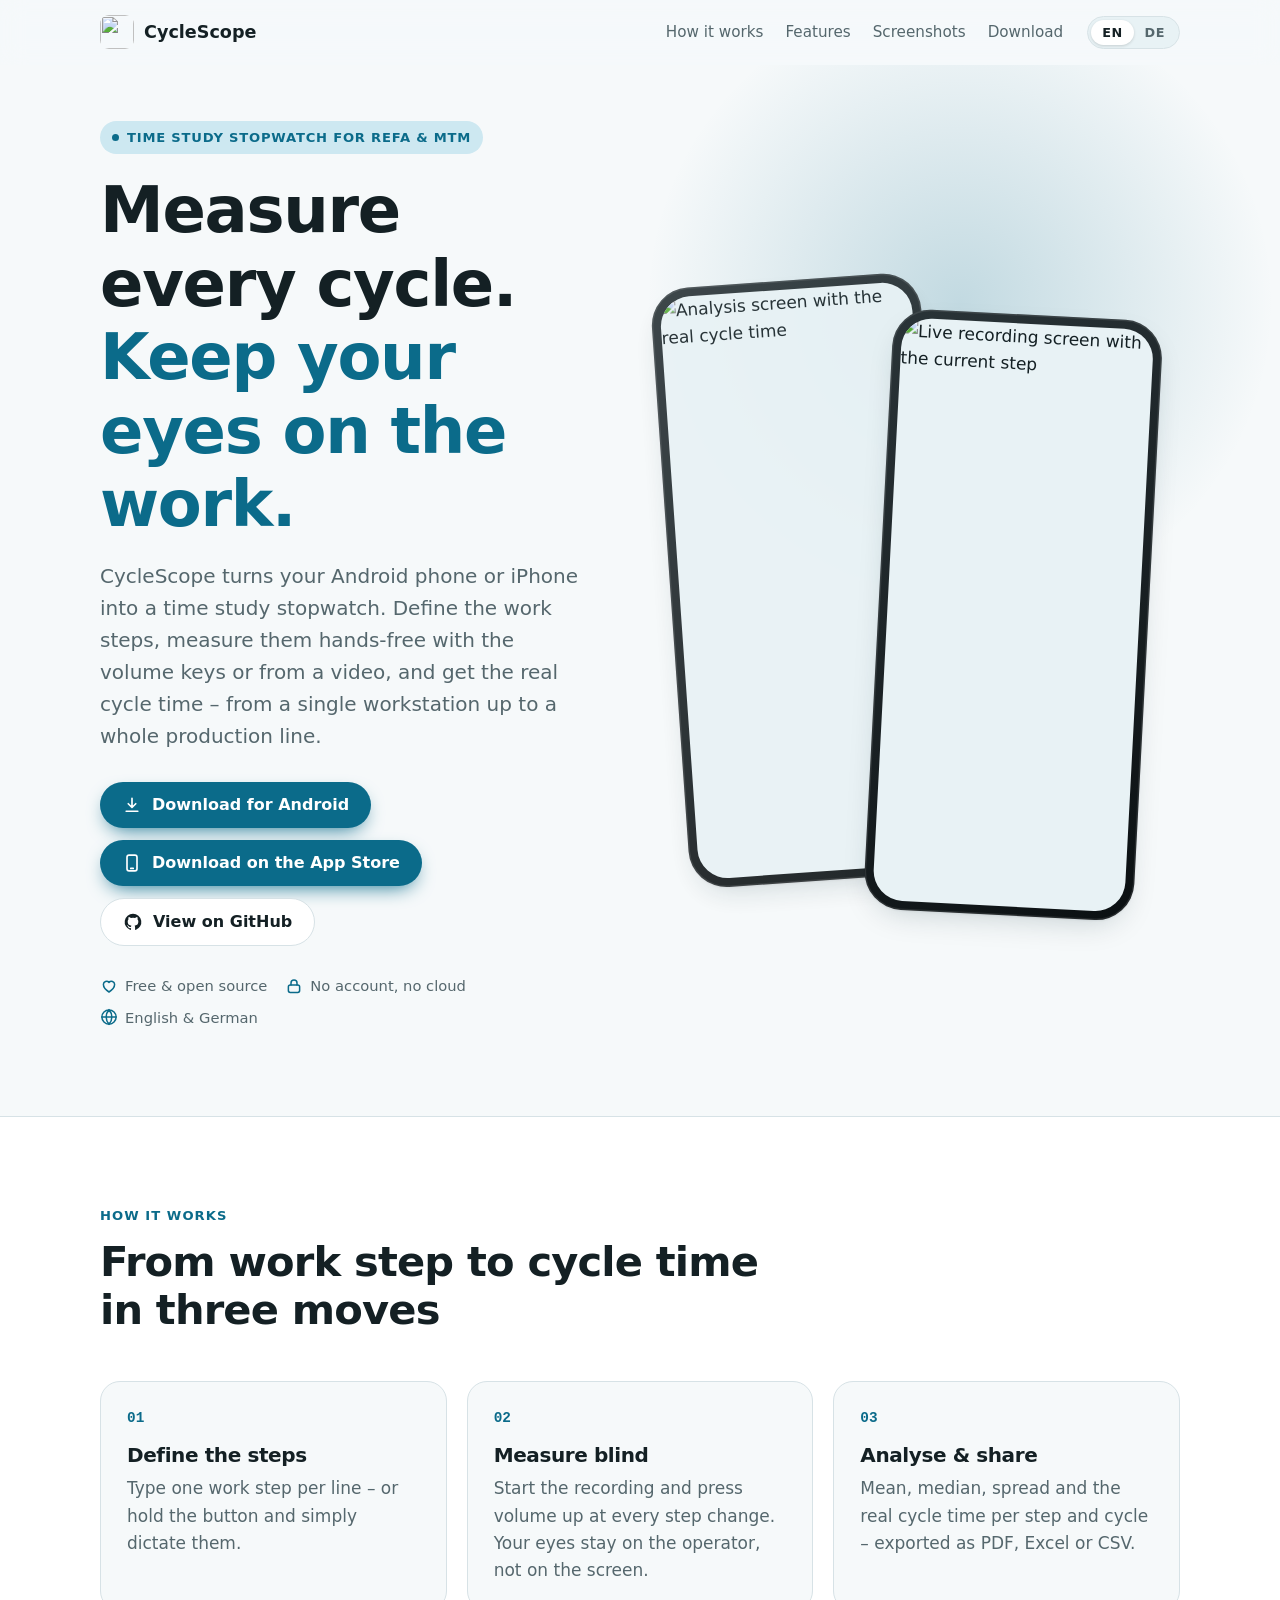
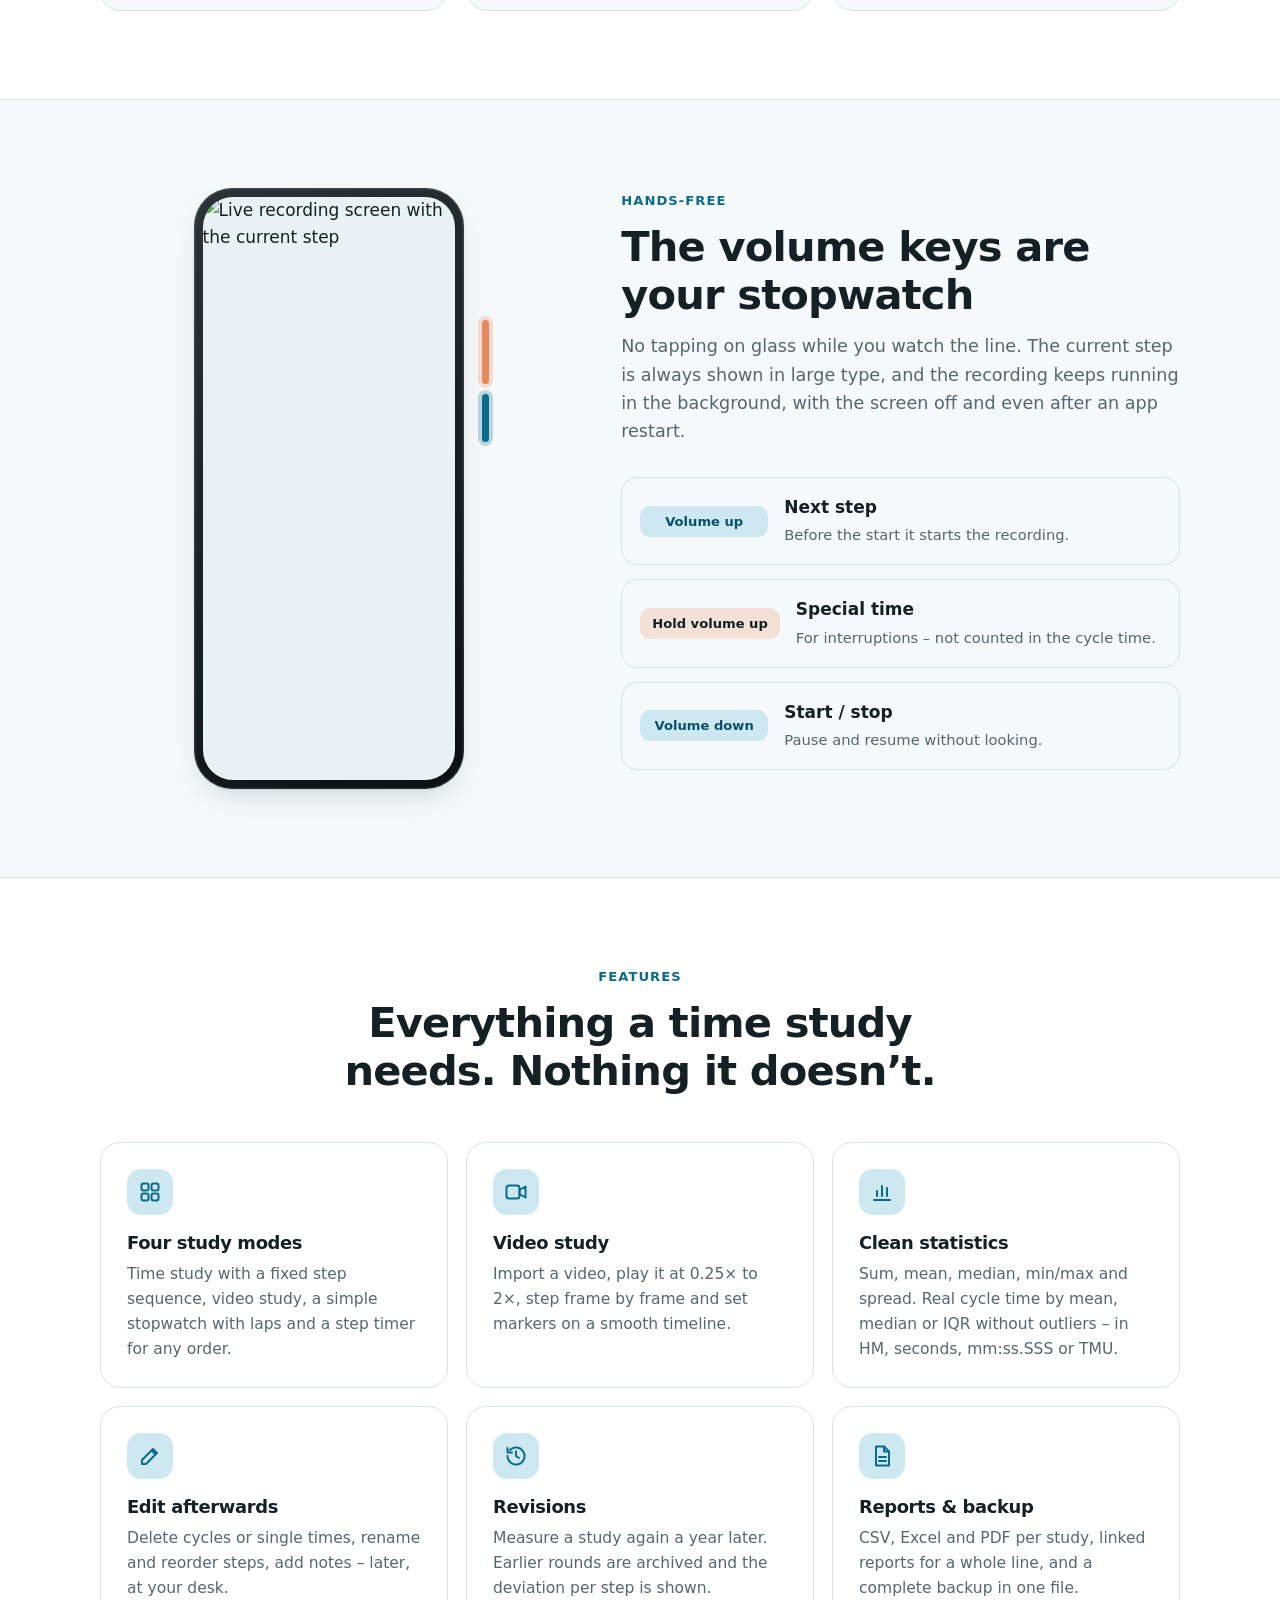
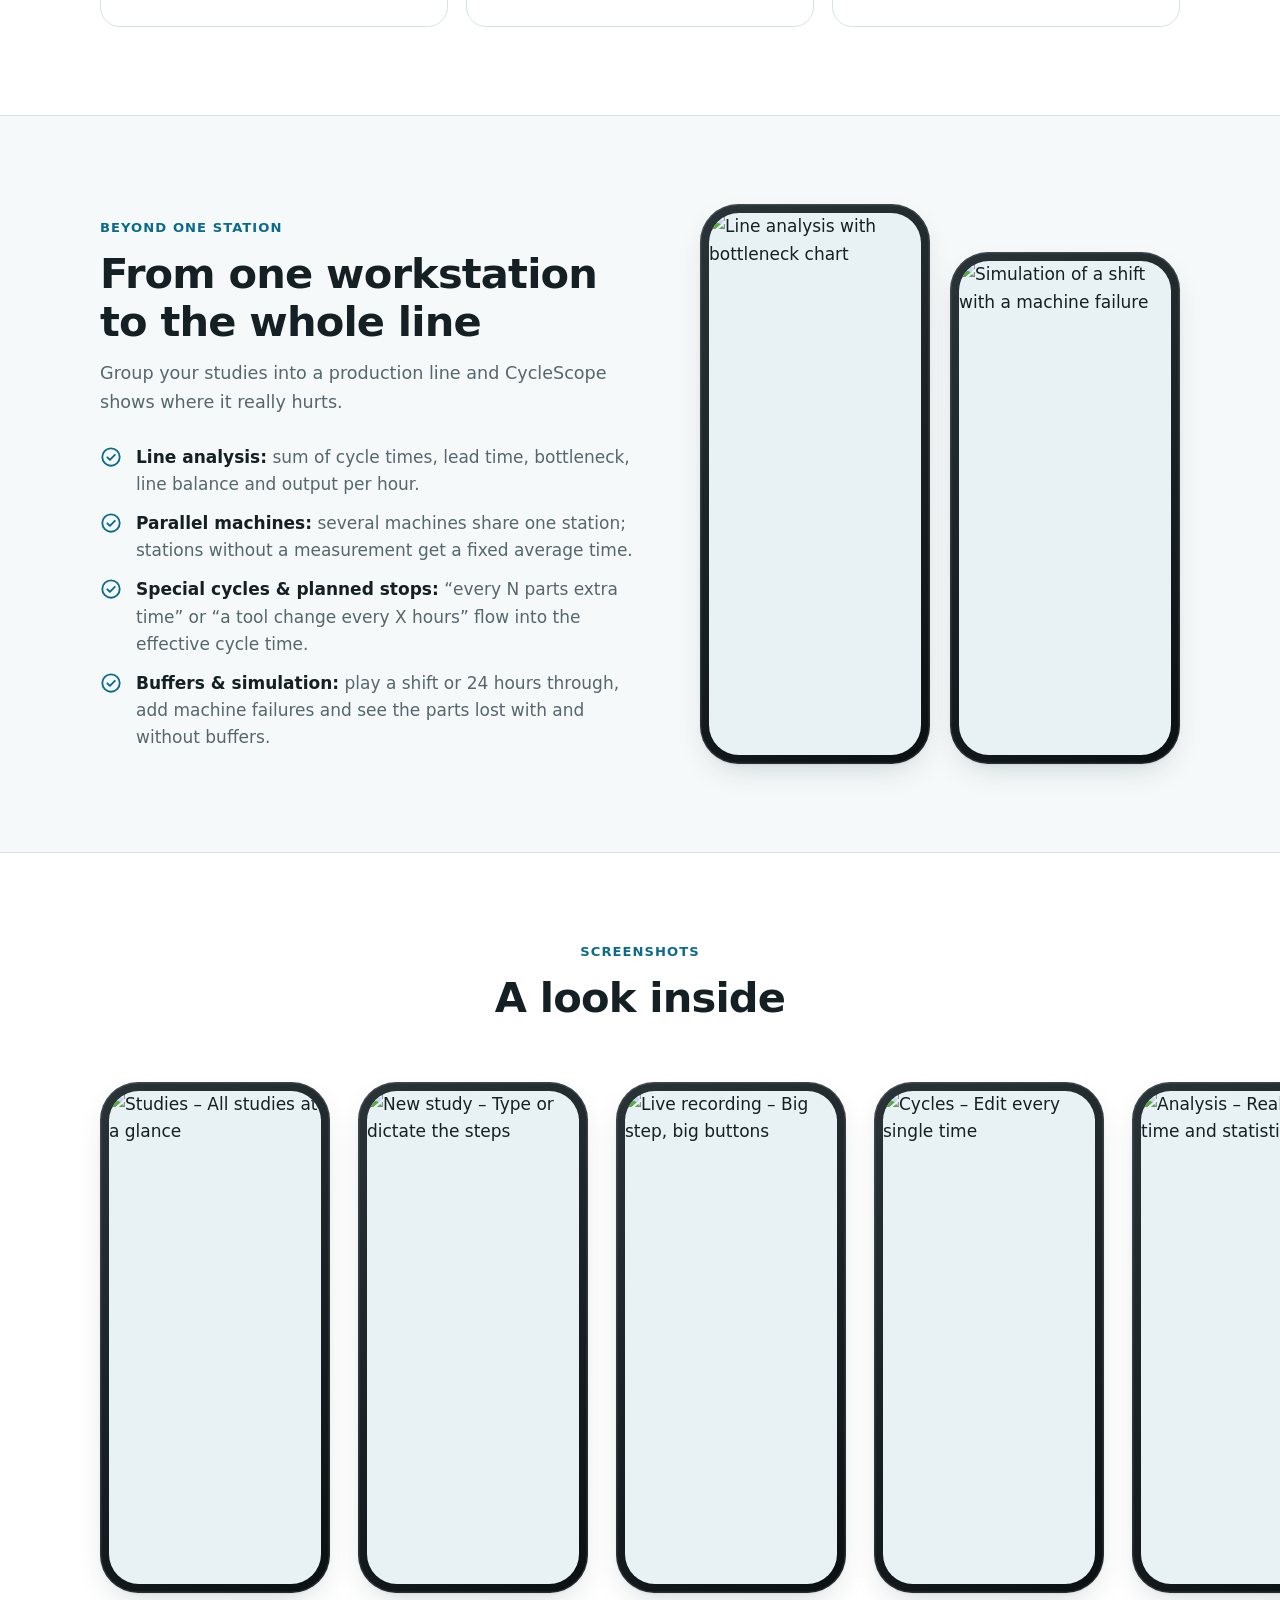
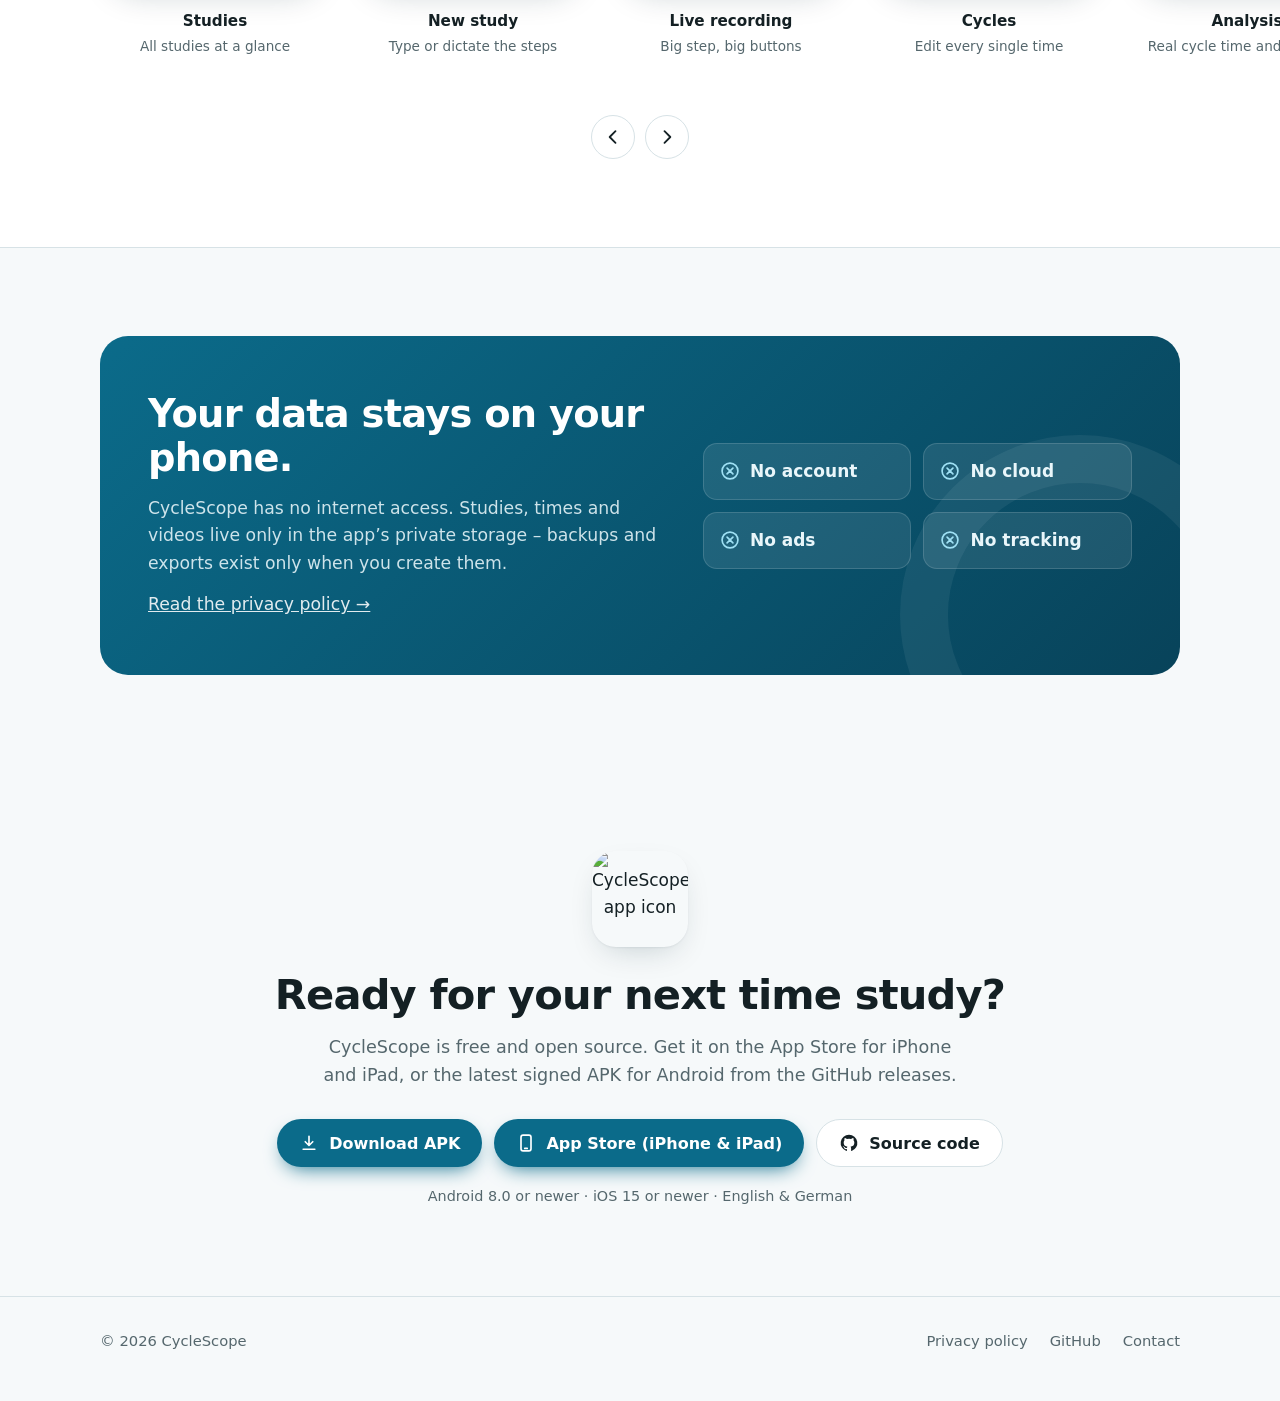
==== commit d4537d7f: "feat(site): link the App Store next to the Android download Co-Authored-By: Claude Opus 5.5 <noreply" ====
--- a/site/index.html
+++ b/site/index.html
@@ -4,7 +4,7 @@
 <meta charset="utf-8">
 <meta name="viewport" content="width=device-width, initial-scale=1">
 <title>CycleScope – Time study stopwatch for REFA &amp; MTM</title>
-<meta name="description" content="CycleScope turns your Android phone into a time study stopwatch: define work steps, measure cycles hands-free with the volume keys or from a video, and get the real cycle time. Free, open source, no cloud.">
+<meta name="description" content="CycleScope turns your Android phone or iPhone into a time study stopwatch: define work steps, measure cycles hands-free with the volume keys or from a video, and get the real cycle time. Free, open source, no cloud.">
 <meta name="theme-color" content="#0b6b8a">
 <meta property="og:type" content="website">
 <meta property="og:title" content="CycleScope – Time study stopwatch for REFA &amp; MTM">
@@ -24,6 +24,7 @@
   <defs>
     <symbol id="i-check" viewBox="0 0 24 24"><path fill="none" stroke="currentColor" stroke-width="2.2" stroke-linecap="round" stroke-linejoin="round" d="M5 12.5l4.5 4.5L19 7.5"/></symbol>
     <symbol id="i-check-circle" viewBox="0 0 24 24"><g fill="none" stroke="currentColor" stroke-width="2" stroke-linecap="round" stroke-linejoin="round"><circle cx="12" cy="12" r="9.5"/><path d="M8 12.3l2.8 2.8L16.2 9.6"/></g></symbol>
+    <symbol id="i-phone" viewBox="0 0 24 24"><g fill="none" stroke="currentColor" stroke-width="2" stroke-linecap="round" stroke-linejoin="round"><rect x="6" y="2.5" width="12" height="19" rx="2.5"/><path d="M10.5 18.5h3"/></g></symbol>
     <symbol id="i-download" viewBox="0 0 24 24"><path fill="none" stroke="currentColor" stroke-width="2" stroke-linecap="round" stroke-linejoin="round" d="M12 4v11m0 0l-4.5-4.5M12 15l4.5-4.5M5 19.5h14"/></symbol>
     <symbol id="i-github" viewBox="0 0 24 24"><path fill="currentColor" d="M12 2a10 10 0 0 0-3.16 19.49c.5.09.68-.22.68-.48v-1.7c-2.78.6-3.37-1.34-3.37-1.34-.45-1.16-1.11-1.47-1.11-1.47-.91-.62.07-.6.07-.6 1 .07 1.53 1.03 1.53 1.03.89 1.53 2.34 1.09 2.91.83.09-.65.35-1.09.63-1.34-2.22-.25-4.55-1.11-4.55-4.94 0-1.09.39-1.98 1.03-2.68-.1-.25-.45-1.27.1-2.64 0 0 .84-.27 2.75 1.02a9.5 9.5 0 0 1 5 0c1.91-1.29 2.75-1.02 2.75-1.02.55 1.37.2 2.39.1 2.64.64.7 1.03 1.59 1.03 2.68 0 3.84-2.34 4.68-4.57 4.93.36.31.68.92.68 1.85v2.74c0 .27.18.58.69.48A10 10 0 0 0 12 2z"/></symbol>
     <symbol id="i-lock" viewBox="0 0 24 24"><g fill="none" stroke="currentColor" stroke-width="2" stroke-linecap="round" stroke-linejoin="round"><rect x="4.5" y="10.5" width="15" height="10" rx="2.5"/><path d="M8 10.5V8a4 4 0 0 1 8 0v2.5"/></g></symbol>
@@ -65,9 +66,10 @@
     <div>
       <span class="eyebrow"><span class="dot"></span><span data-i18n="hero.eyebrow">Time study stopwatch for REFA &amp; MTM</span></span>
       <h1 data-i18n="hero.title">Measure every cycle. <em>Keep your eyes on the work.</em></h1>
-      <p class="lead" data-i18n="hero.lead">CycleScope turns your Android phone into a time study stopwatch. Define the work steps, measure them hands-free with the volume keys or from a video, and get the real cycle time – from a single workstation up to a whole production line.</p>
+      <p class="lead" data-i18n="hero.lead">CycleScope turns your Android phone or iPhone into a time study stopwatch. Define the work steps, measure them hands-free with the volume keys or from a video, and get the real cycle time – from a single workstation up to a whole production line.</p>
       <div class="cta">
         <a class="btn btn-primary" href="https://github.com/SphaeroX/Serienmessung/releases/latest"><svg><use href="#i-download"/></svg><span data-i18n="cta.download">Download for Android</span></a>
+        <a class="btn btn-primary" href="https://apps.apple.com/us/app/cyclescope-time-study/id6835546516"><svg><use href="#i-phone"/></svg><span data-i18n="cta.appstore">Download on the App Store</span></a>
         <a class="btn btn-ghost" href="https://github.com/SphaeroX/Serienmessung"><svg><use href="#i-github"/></svg><span data-i18n="cta.github">View on GitHub</span></a>
       </div>
       <ul class="chips">
@@ -235,12 +237,13 @@
   <div class="wrap reveal">
     <img class="icon-big" src="icon.png" alt="CycleScope app icon" width="96" height="96" data-i18n-alt="alt.icon">
     <h2 data-i18n="dl.title">Ready for your next time study?</h2>
-    <p data-i18n="dl.lead">CycleScope is free and open source. Get the latest signed APK from the GitHub releases.</p>
+    <p data-i18n="dl.lead">CycleScope is free and open source. Get it on the App Store for iPhone and iPad, or the latest signed APK for Android from the GitHub releases.</p>
     <div class="cta">
       <a class="btn btn-primary" href="https://github.com/SphaeroX/Serienmessung/releases/latest"><svg><use href="#i-download"/></svg><span data-i18n="dl.apk">Download APK</span></a>
+      <a class="btn btn-primary" href="https://apps.apple.com/us/app/cyclescope-time-study/id6835546516"><svg><use href="#i-phone"/></svg><span data-i18n="dl.appstore">App Store (iPhone &amp; iPad)</span></a>
       <a class="btn btn-ghost" href="https://github.com/SphaeroX/Serienmessung"><svg><use href="#i-github"/></svg><span data-i18n="dl.src">Source code</span></a>
     </div>
-    <p class="meta" data-i18n="dl.meta">Android 8.0 or newer · English &amp; German</p>
+    <p class="meta" data-i18n="dl.meta">Android 8.0 or newer · iOS 15 or newer · English &amp; German</p>
   </div>
 </section>
 
@@ -277,15 +280,16 @@
 
   var DE = {
     "meta.title": "CycleScope – Zeitaufnahme-Stoppuhr für REFA & MTM",
-    "meta.desc": "CycleScope macht dein Android-Smartphone zur Zeitaufnahme-Stoppuhr: Arbeitsschritte anlegen, Zyklen freihändig über die Lautstärketasten oder aus einem Video messen und die reale Taktzeit ermitteln. Kostenlos, Open Source, ohne Cloud.",
+    "meta.desc": "CycleScope macht dein Android-Smartphone oder iPhone zur Zeitaufnahme-Stoppuhr: Arbeitsschritte anlegen, Zyklen freihändig über die Lautstärketasten oder aus einem Video messen und die reale Taktzeit ermitteln. Kostenlos, Open Source, ohne Cloud.",
     "nav.how": "So funktioniert’s",
     "nav.features": "Funktionen",
     "nav.screens": "Screenshots",
     "nav.download": "Download",
     "hero.eyebrow": "Zeitaufnahme-Stoppuhr für REFA &amp; MTM",
     "hero.title": "Jeden Zyklus messen. <em>Den Blick auf der Arbeit.</em>",
-    "hero.lead": "CycleScope macht dein Android-Smartphone zur Stoppuhr für Zeitaufnahmen. Arbeitsschritte anlegen, freihändig über die Lautstärketasten oder aus einem Video messen und die reale Taktzeit erhalten – vom einzelnen Arbeitsplatz bis zur ganzen Fertigungslinie.",
+    "hero.lead": "CycleScope macht dein Android-Smartphone oder iPhone zur Stoppuhr für Zeitaufnahmen. Arbeitsschritte anlegen, freihändig über die Lautstärketasten oder aus einem Video messen und die reale Taktzeit erhalten – vom einzelnen Arbeitsplatz bis zur ganzen Fertigungslinie.",
     "cta.download": "Für Android laden",
+    "cta.appstore": "Im App Store laden",
     "cta.github": "Auf GitHub ansehen",
     "chip.free": "Kostenlos &amp; Open Source",
     "chip.local": "Kein Konto, keine Cloud",
@@ -343,10 +347,11 @@
     "priv.3": "Keine Werbung",
     "priv.4": "Kein Tracking",
     "dl.title": "Bereit für die nächste Zeitaufnahme?",
-    "dl.lead": "CycleScope ist kostenlos und Open Source. Die neueste signierte APK gibt es in den GitHub-Releases.",
+    "dl.lead": "CycleScope ist kostenlos und Open Source. Für iPhone und iPad gibt es CycleScope im App Store, die neueste signierte APK für Android in den GitHub-Releases.",
     "dl.apk": "APK herunterladen",
+    "dl.appstore": "App Store (iPhone &amp; iPad)",
     "dl.src": "Quellcode",
-    "dl.meta": "Android 8.0 oder neuer · Deutsch &amp; Englisch",
+    "dl.meta": "Android 8.0 oder neuer · iOS 15 oder neuer · Deutsch &amp; Englisch",
     "foot.privacy": "Datenschutz",
     "foot.contact": "Kontakt",
     "alt.analysis": "Auswertung mit der realen Taktzeit",
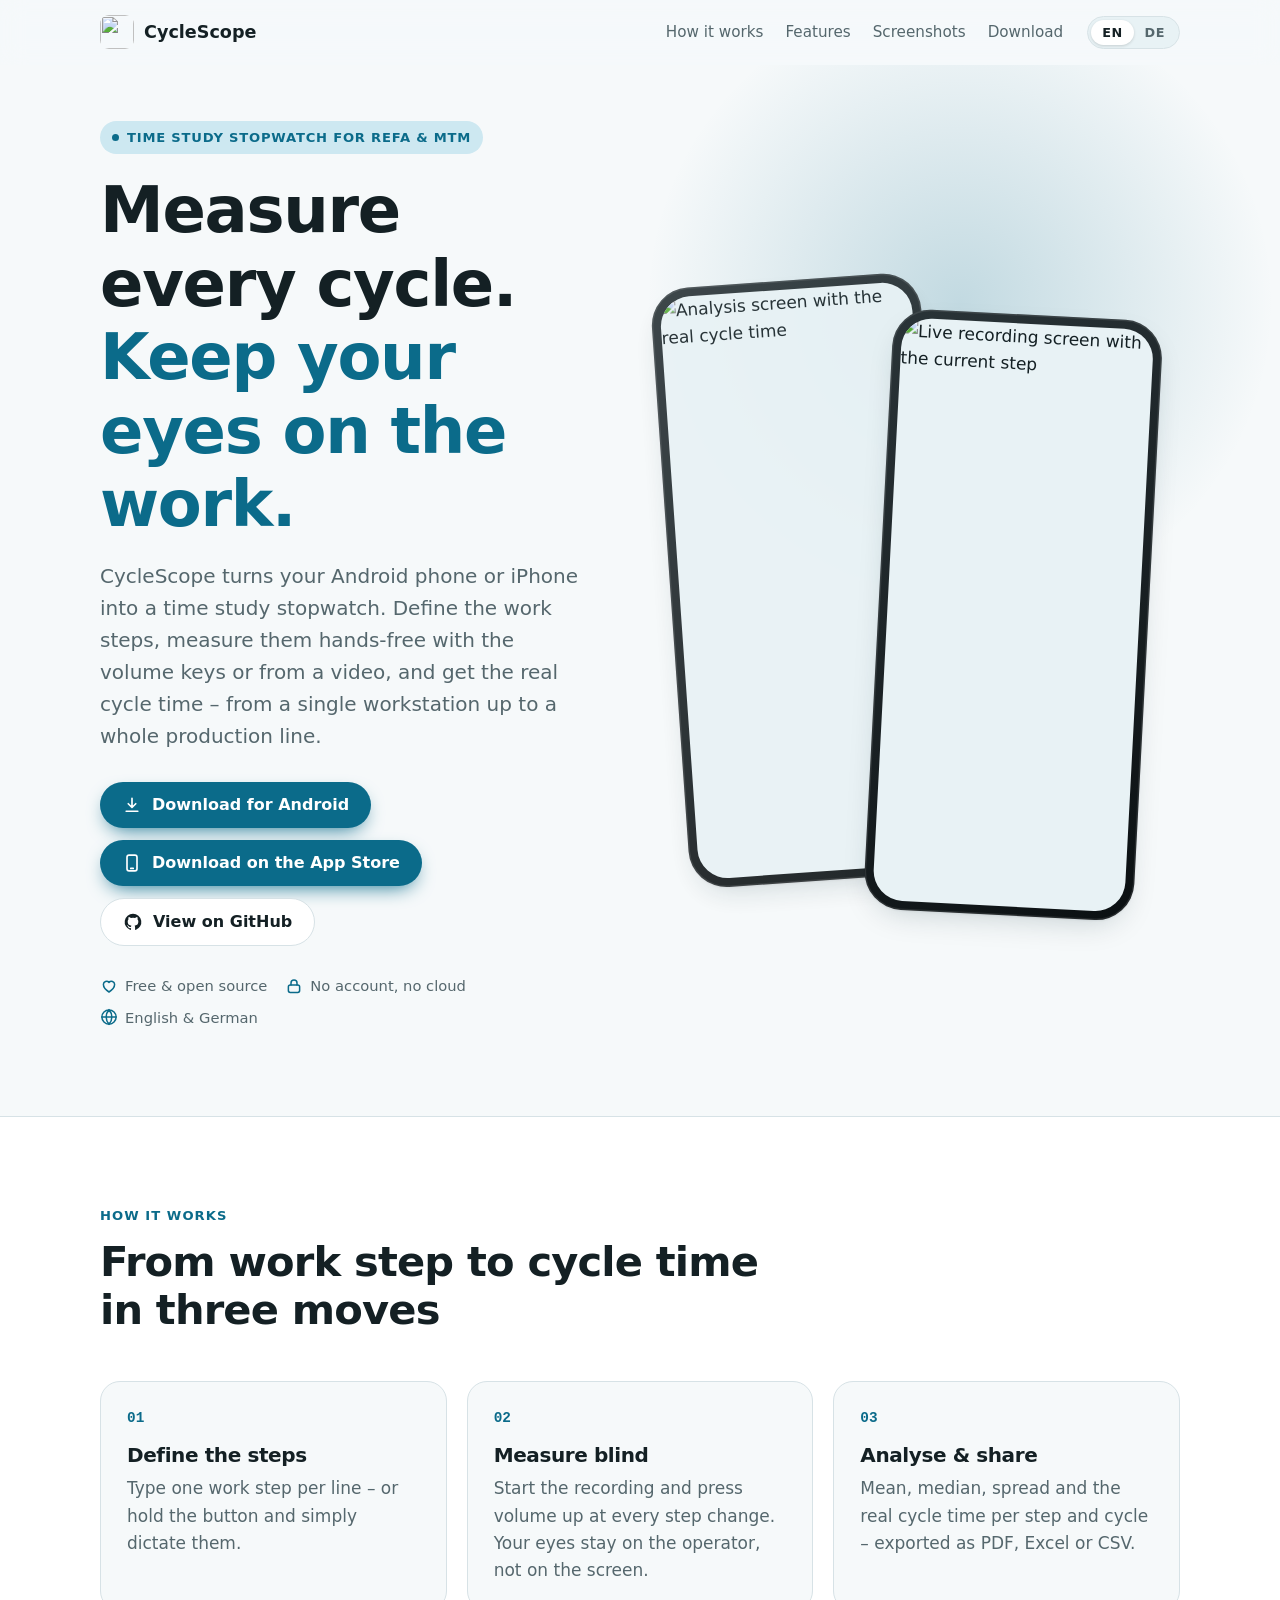
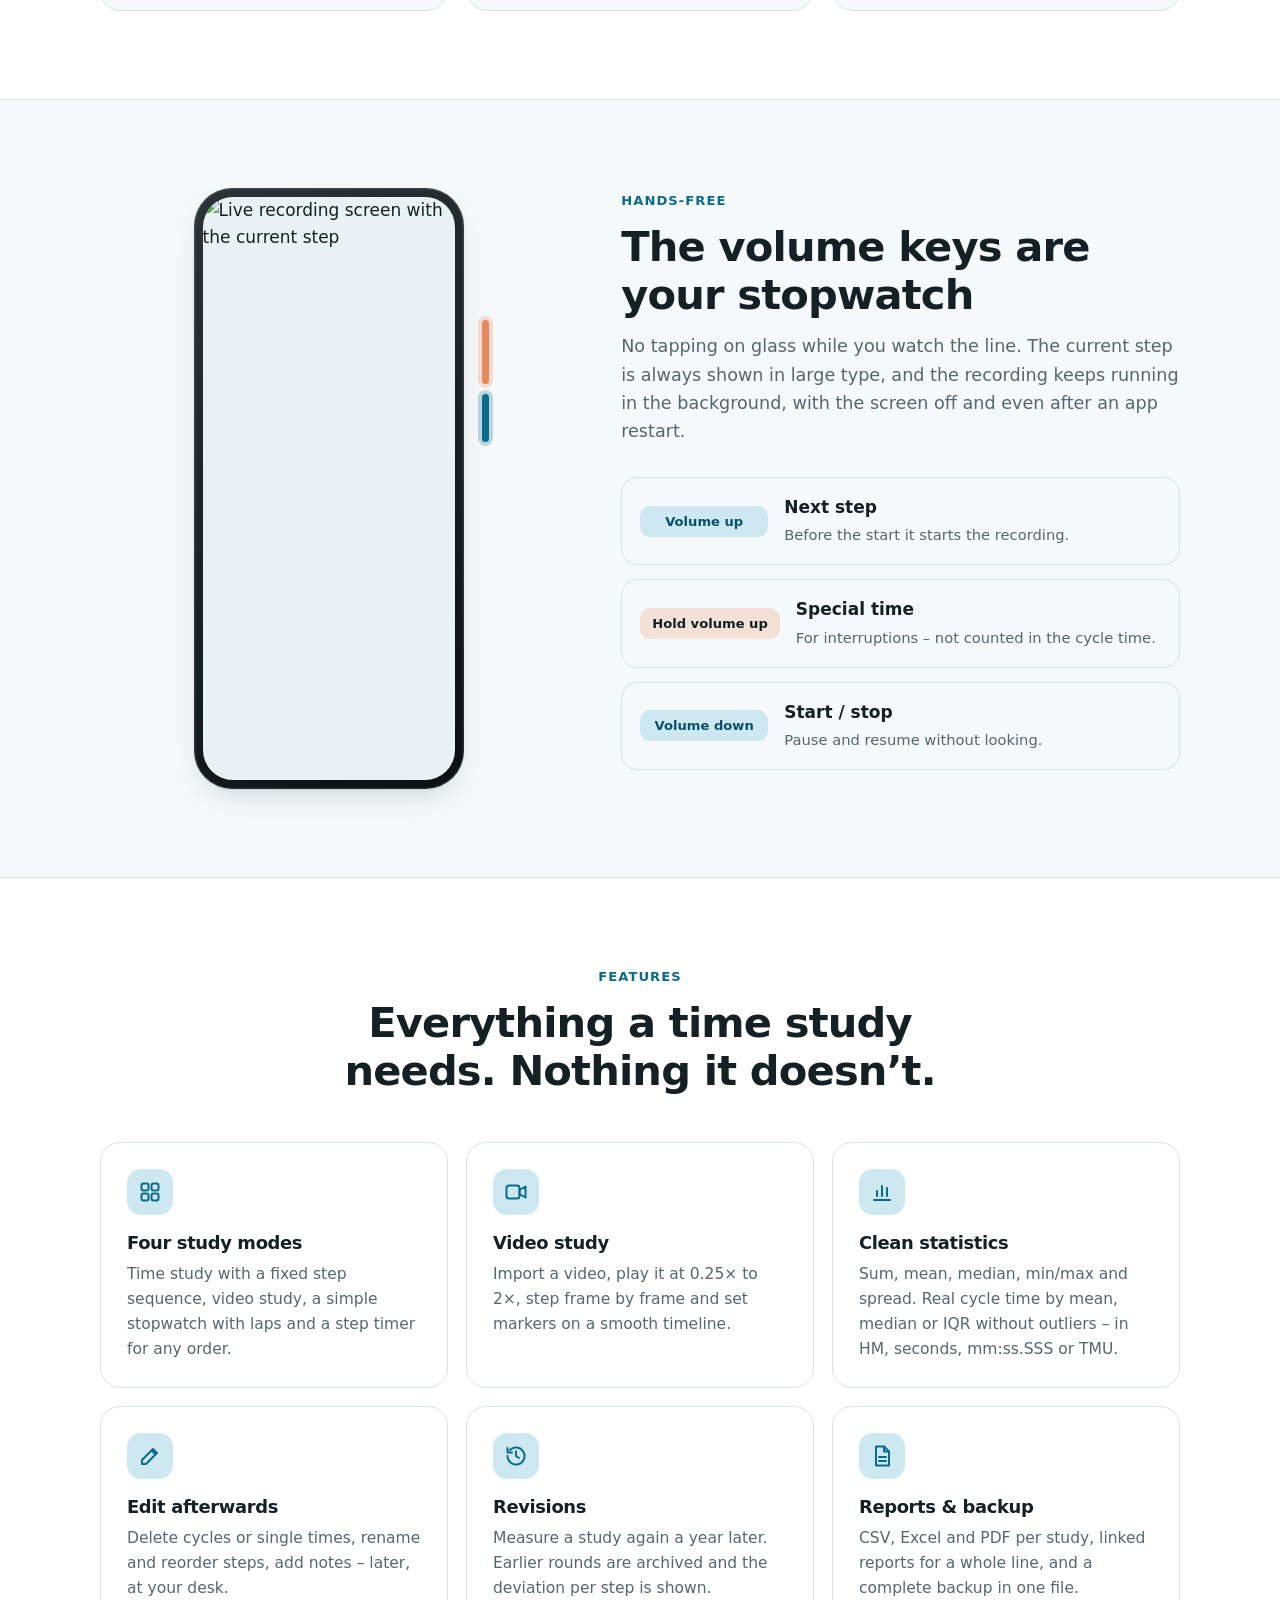
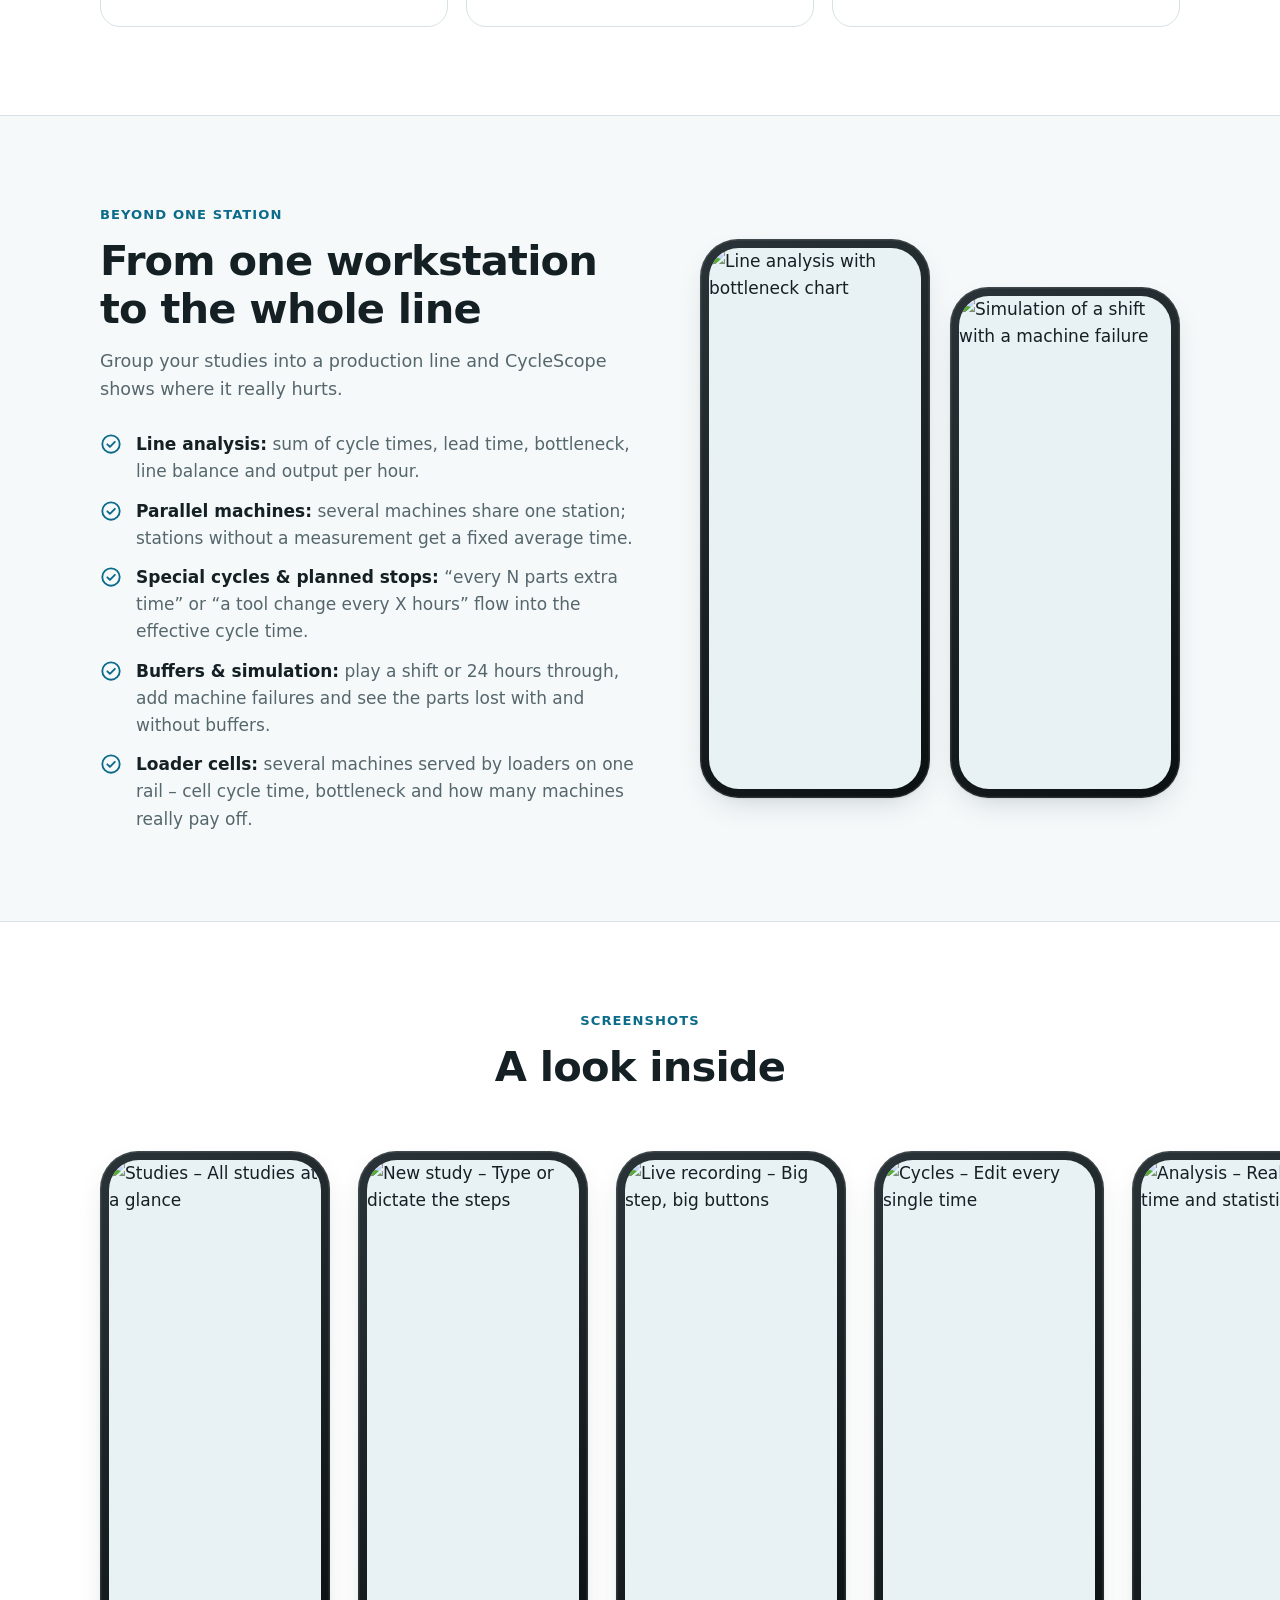
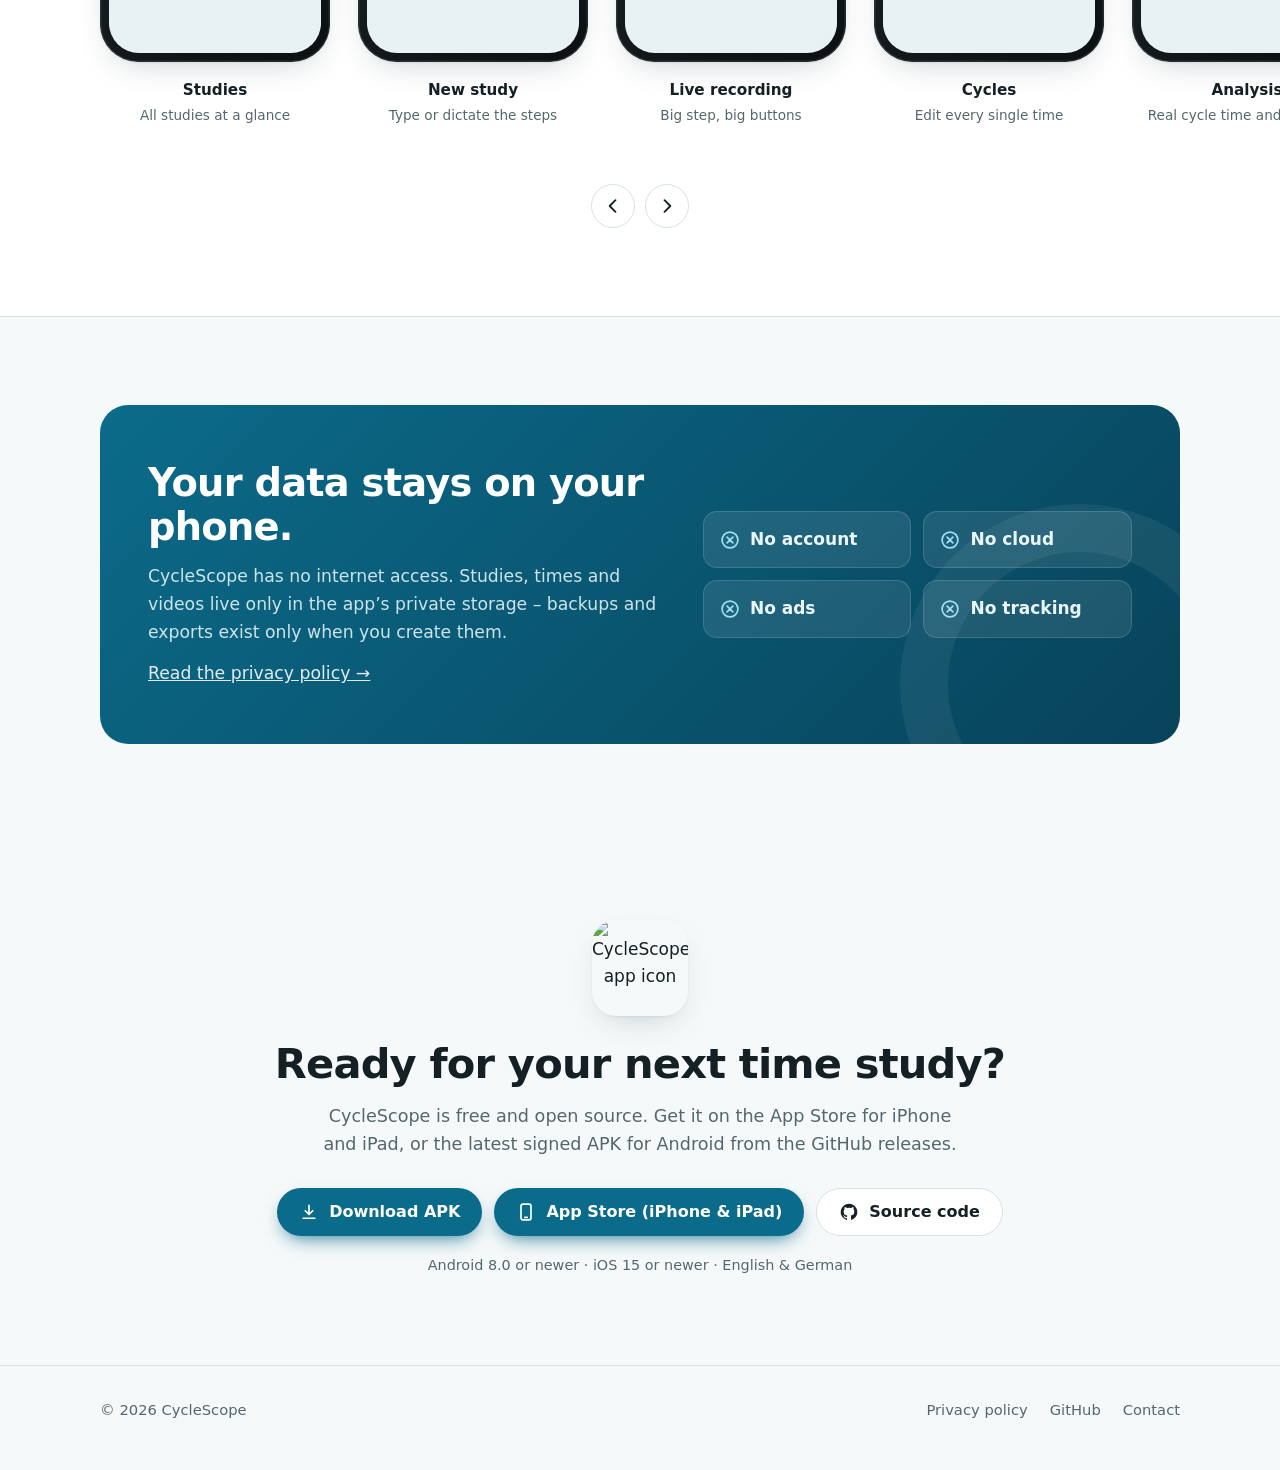
==== commit b71d0f8f: "feat(group): waiting mark in the analysis, docs and screenshot scenes for loader cells (Task_37) Co-" ====
--- a/site/index.html
+++ b/site/index.html
@@ -187,6 +187,7 @@
         <li><svg><use href="#i-check-circle"/></svg><span data-i18n="line.2"><strong>Parallel machines:</strong> several machines share one station; stations without a measurement get a fixed average time.</span></li>
         <li><svg><use href="#i-check-circle"/></svg><span data-i18n="line.3"><strong>Special cycles &amp; planned stops:</strong> “every N parts extra time” or “a tool change every X hours” flow into the effective cycle time.</span></li>
         <li><svg><use href="#i-check-circle"/></svg><span data-i18n="line.4"><strong>Buffers &amp; simulation:</strong> play a shift or 24 hours through, add machine failures and see the parts lost with and without buffers.</span></li>
+        <li><svg><use href="#i-check-circle"/></svg><span data-i18n="line.5"><strong>Loader cells:</strong> several machines served by loaders on one rail – cell cycle time, bottleneck and how many machines really pay off.</span></li>
       </ul>
     </div>
     <div class="visual reveal">
@@ -335,6 +336,7 @@
     "line.2": "<strong>Parallele Maschinen:</strong> mehrere Maschinen teilen sich eine Station; Stationen ohne Messung erhalten eine feste mittlere Zeit.",
     "line.3": "<strong>Sonderzyklen &amp; geplante Stopps:</strong> „alle N Teile Zusatzzeit“ oder „alle X Stunden ein Werkzeugwechsel“ fließen in die effektive Taktzeit ein.",
     "line.4": "<strong>Puffer &amp; Simulation:</strong> eine Schicht oder 24 Stunden durchspielen, Maschinenausfälle einbauen und die verlorenen Teile mit und ohne Puffer sehen.",
+    "line.5": "<strong>Laderzellen:</strong> mehrere Maschinen, bedient von Ladern auf einer Schiene – Taktzeit der Zelle, Engpass und wie viele Maschinen sich wirklich lohnen.",
     "shots.kicker": "Screenshots",
     "shots.title": "Ein Blick in die App",
     "shots.prev": "Zurück",
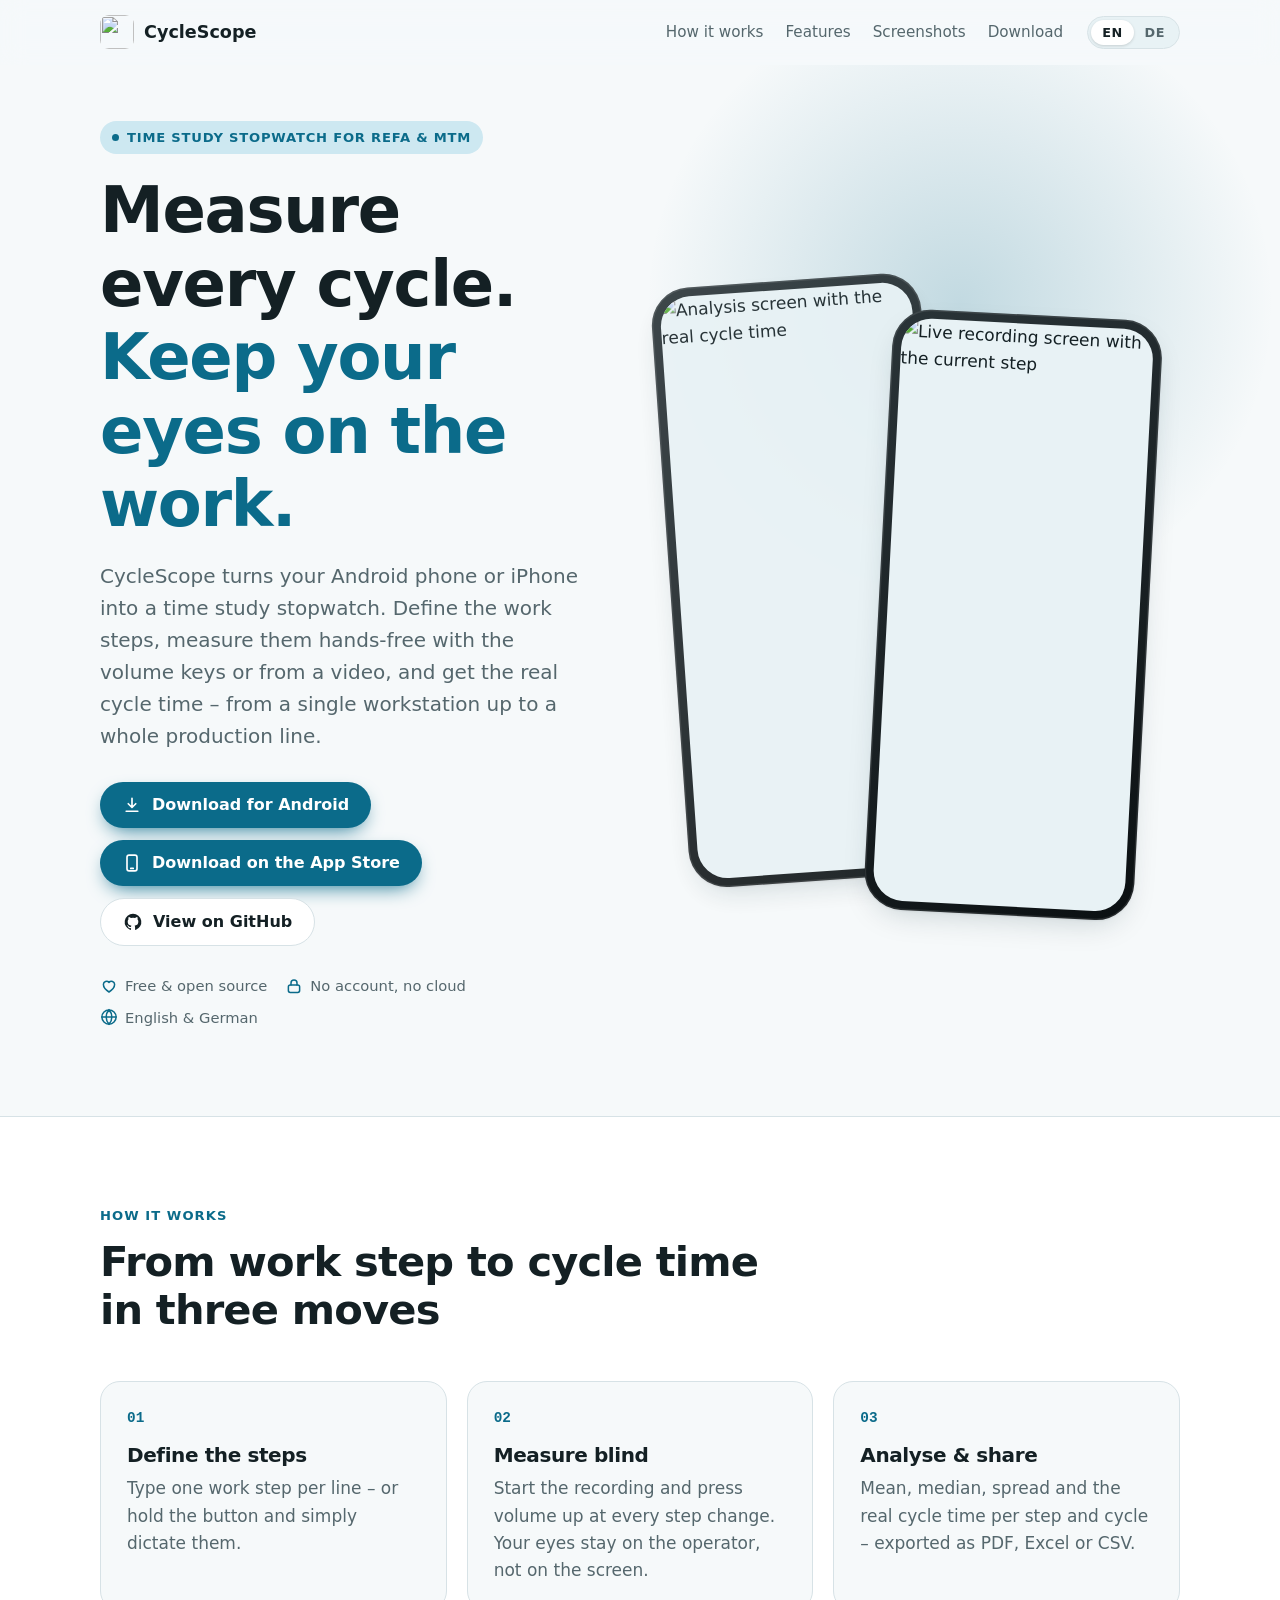
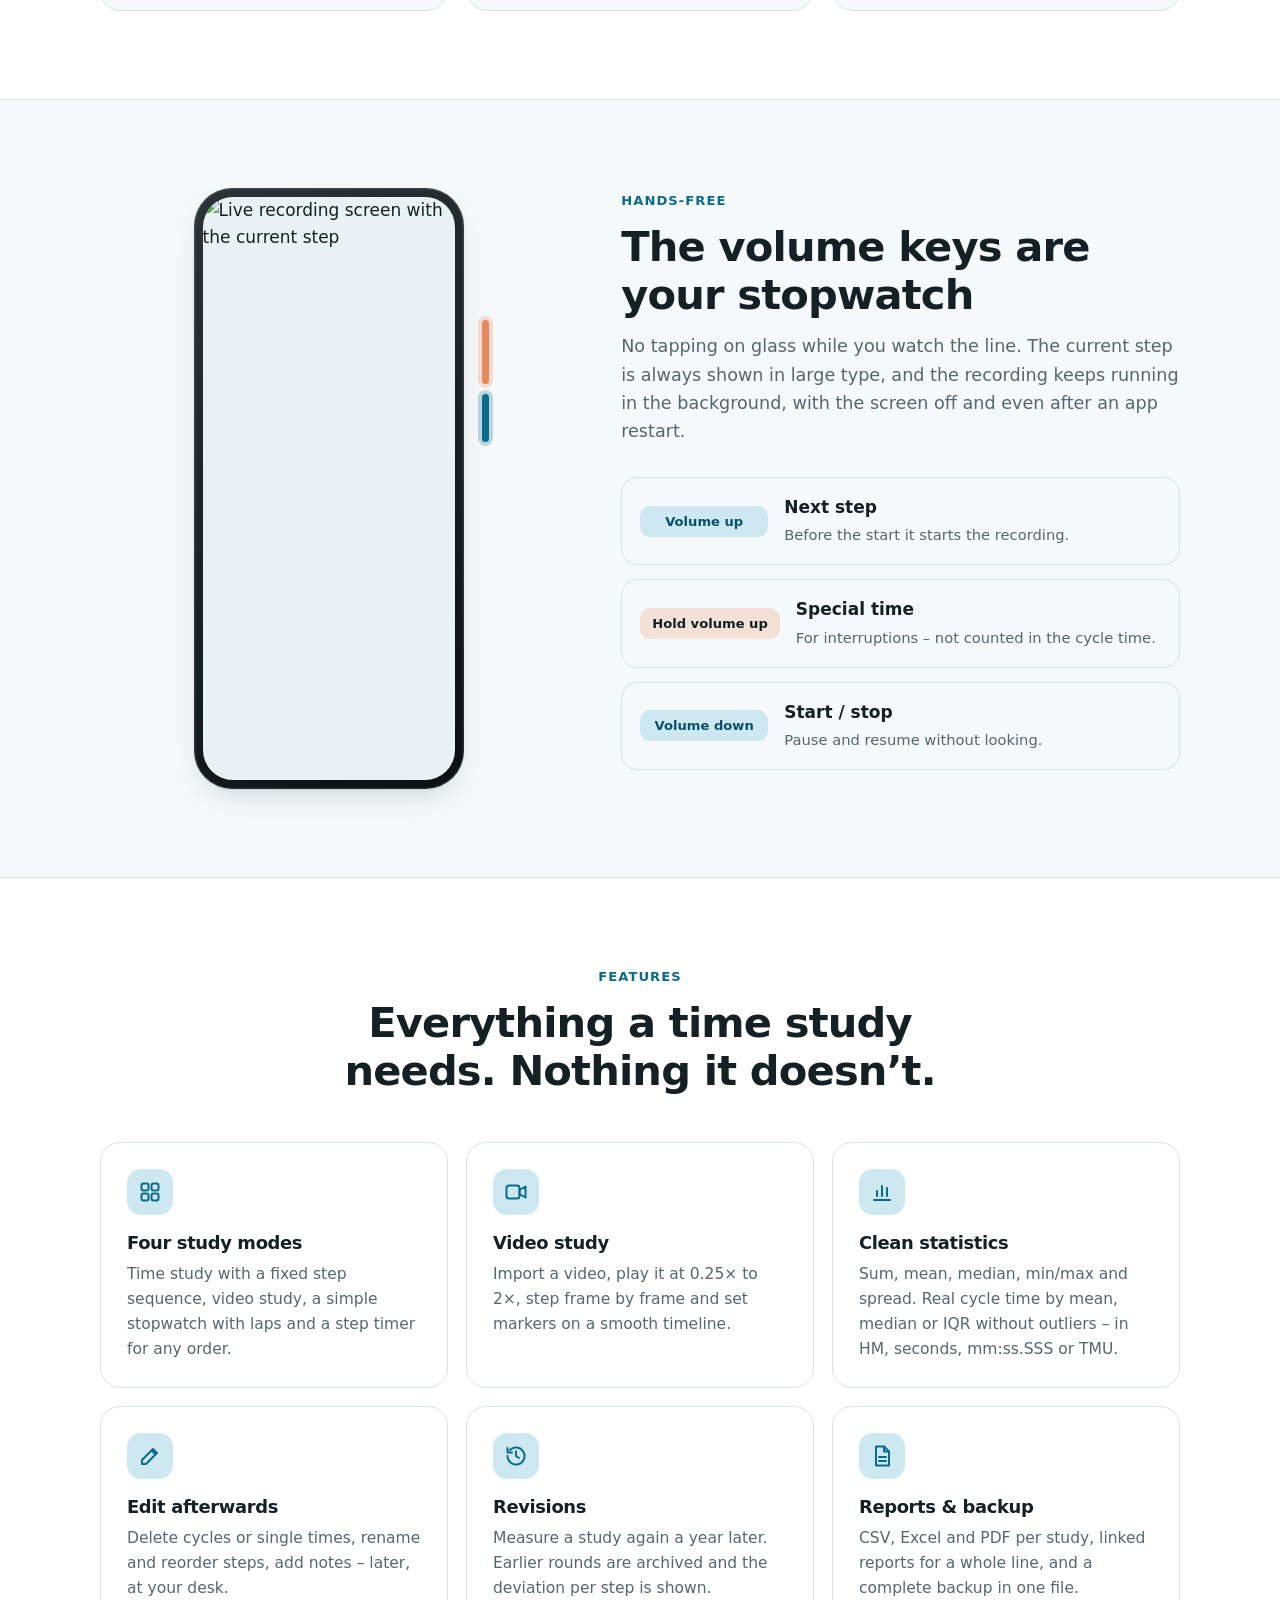
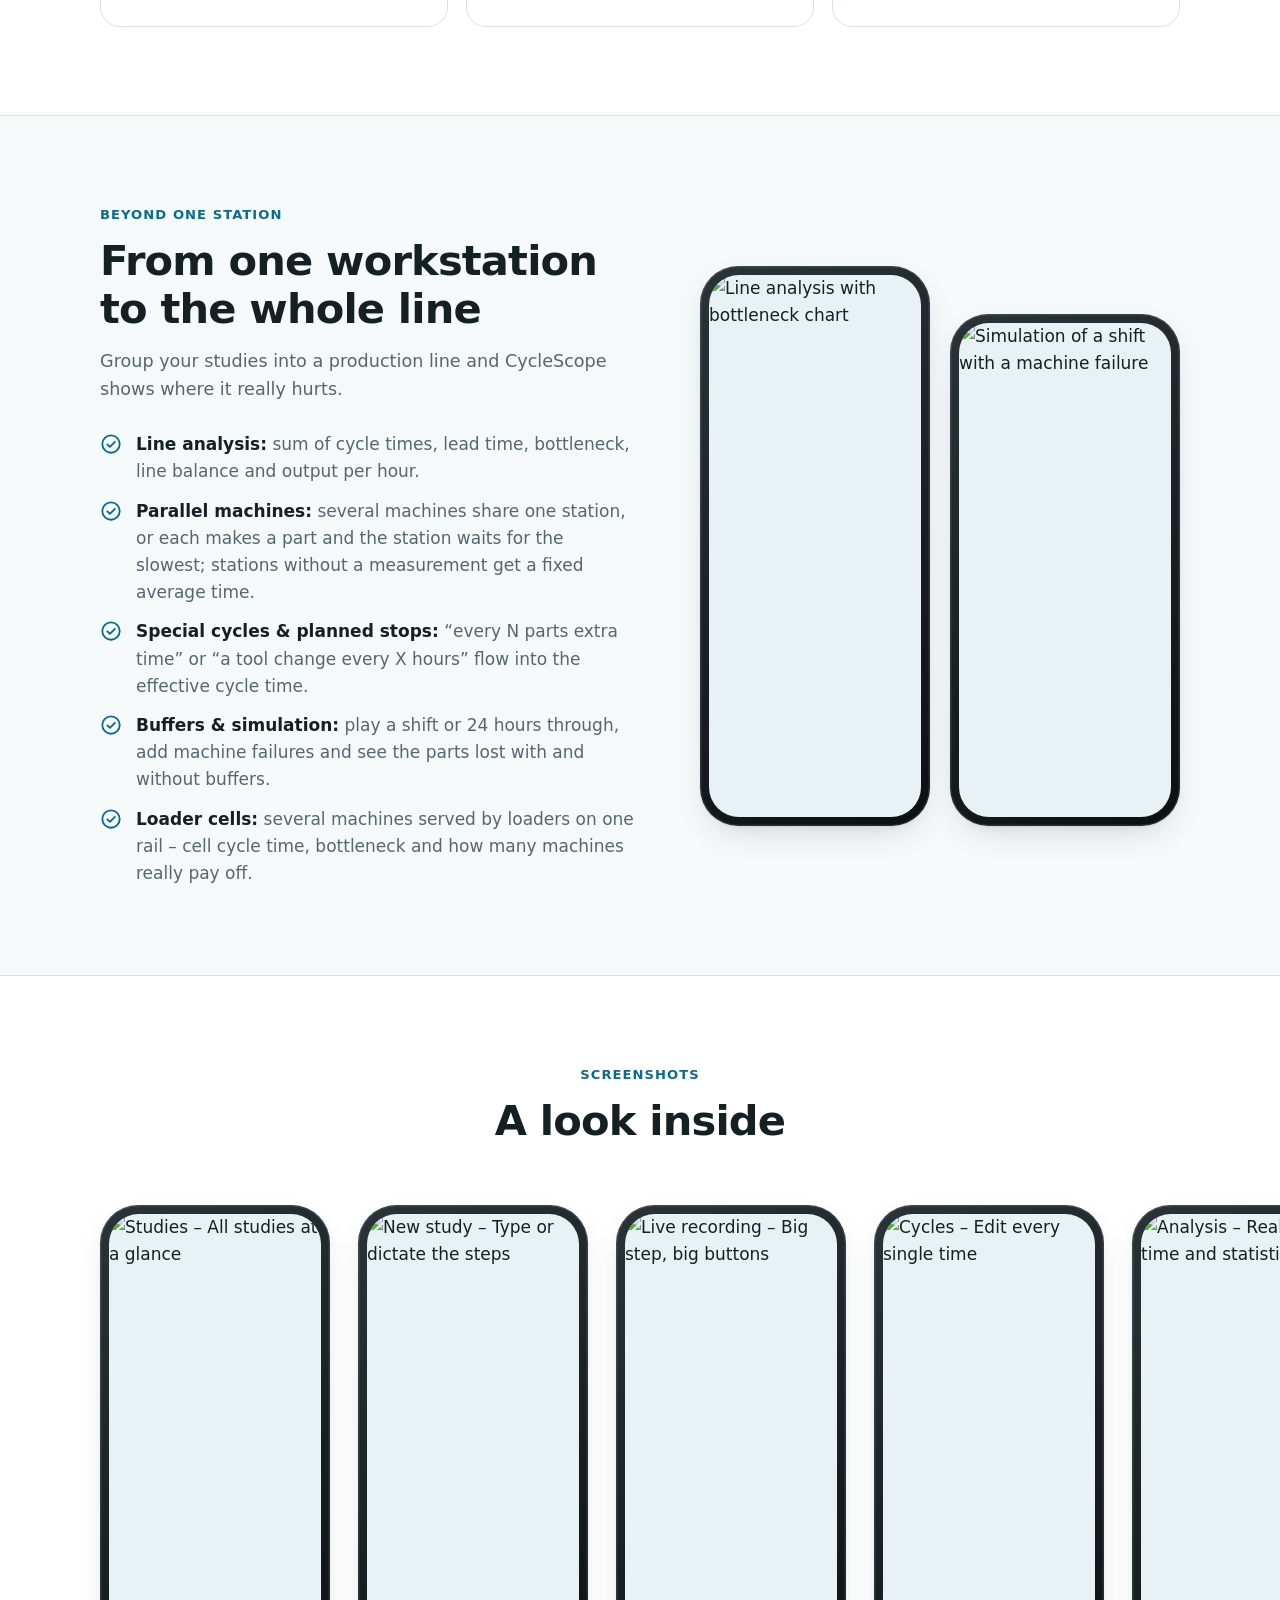
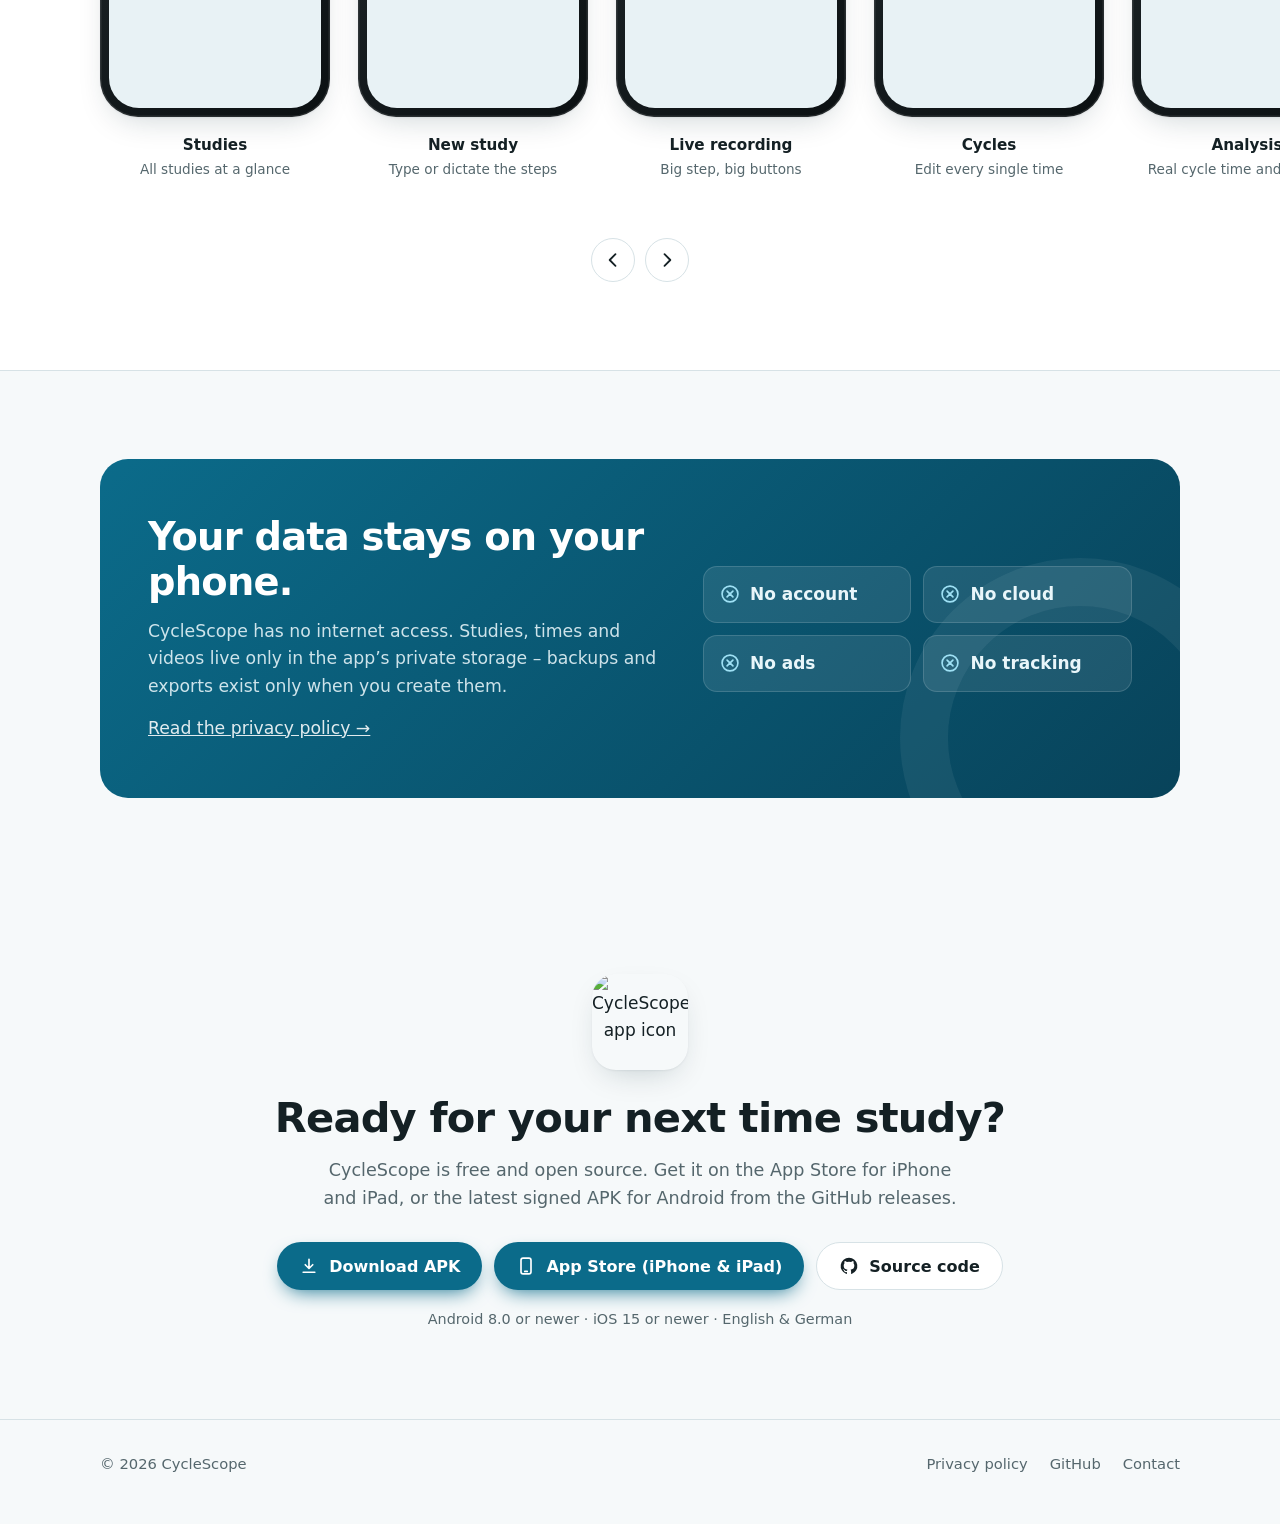
==== commit 8e22bafd: "feat: share and import studies and groups; stations that wait for their slowest machine Sharing and " ====
--- a/site/index.html
+++ b/site/index.html
@@ -184,7 +184,7 @@
       </div>
       <ul class="ticks">
         <li><svg><use href="#i-check-circle"/></svg><span data-i18n="line.1"><strong>Line analysis:</strong> sum of cycle times, lead time, bottleneck, line balance and output per hour.</span></li>
-        <li><svg><use href="#i-check-circle"/></svg><span data-i18n="line.2"><strong>Parallel machines:</strong> several machines share one station; stations without a measurement get a fixed average time.</span></li>
+        <li><svg><use href="#i-check-circle"/></svg><span data-i18n="line.2"><strong>Parallel machines:</strong> several machines share one station, or each makes a part and the station waits for the slowest; stations without a measurement get a fixed average time.</span></li>
         <li><svg><use href="#i-check-circle"/></svg><span data-i18n="line.3"><strong>Special cycles &amp; planned stops:</strong> “every N parts extra time” or “a tool change every X hours” flow into the effective cycle time.</span></li>
         <li><svg><use href="#i-check-circle"/></svg><span data-i18n="line.4"><strong>Buffers &amp; simulation:</strong> play a shift or 24 hours through, add machine failures and see the parts lost with and without buffers.</span></li>
         <li><svg><use href="#i-check-circle"/></svg><span data-i18n="line.5"><strong>Loader cells:</strong> several machines served by loaders on one rail – cell cycle time, bottleneck and how many machines really pay off.</span></li>
@@ -333,7 +333,7 @@
     "line.title": "Vom Arbeitsplatz zur ganzen Linie",
     "line.lead": "Fasse Studien zu einer Fertigungslinie zusammen, und CycleScope zeigt, wo es wirklich klemmt.",
     "line.1": "<strong>Linienanalyse:</strong> Summe der Taktzeiten, Durchlaufzeit, Engpass, Austaktungsgrad und Ausbringung pro Stunde.",
-    "line.2": "<strong>Parallele Maschinen:</strong> mehrere Maschinen teilen sich eine Station; Stationen ohne Messung erhalten eine feste mittlere Zeit.",
+    "line.2": "<strong>Parallele Maschinen:</strong> mehrere Maschinen teilen sich eine Station, oder jede fertigt ein Teil und die Station wartet auf die langsamste; Stationen ohne Messung erhalten eine feste mittlere Zeit.",
     "line.3": "<strong>Sonderzyklen &amp; geplante Stopps:</strong> „alle N Teile Zusatzzeit“ oder „alle X Stunden ein Werkzeugwechsel“ fließen in die effektive Taktzeit ein.",
     "line.4": "<strong>Puffer &amp; Simulation:</strong> eine Schicht oder 24 Stunden durchspielen, Maschinenausfälle einbauen und die verlorenen Teile mit und ohne Puffer sehen.",
     "line.5": "<strong>Laderzellen:</strong> mehrere Maschinen, bedient von Ladern auf einer Schiene – Taktzeit der Zelle, Engpass und wie viele Maschinen sich wirklich lohnen.",
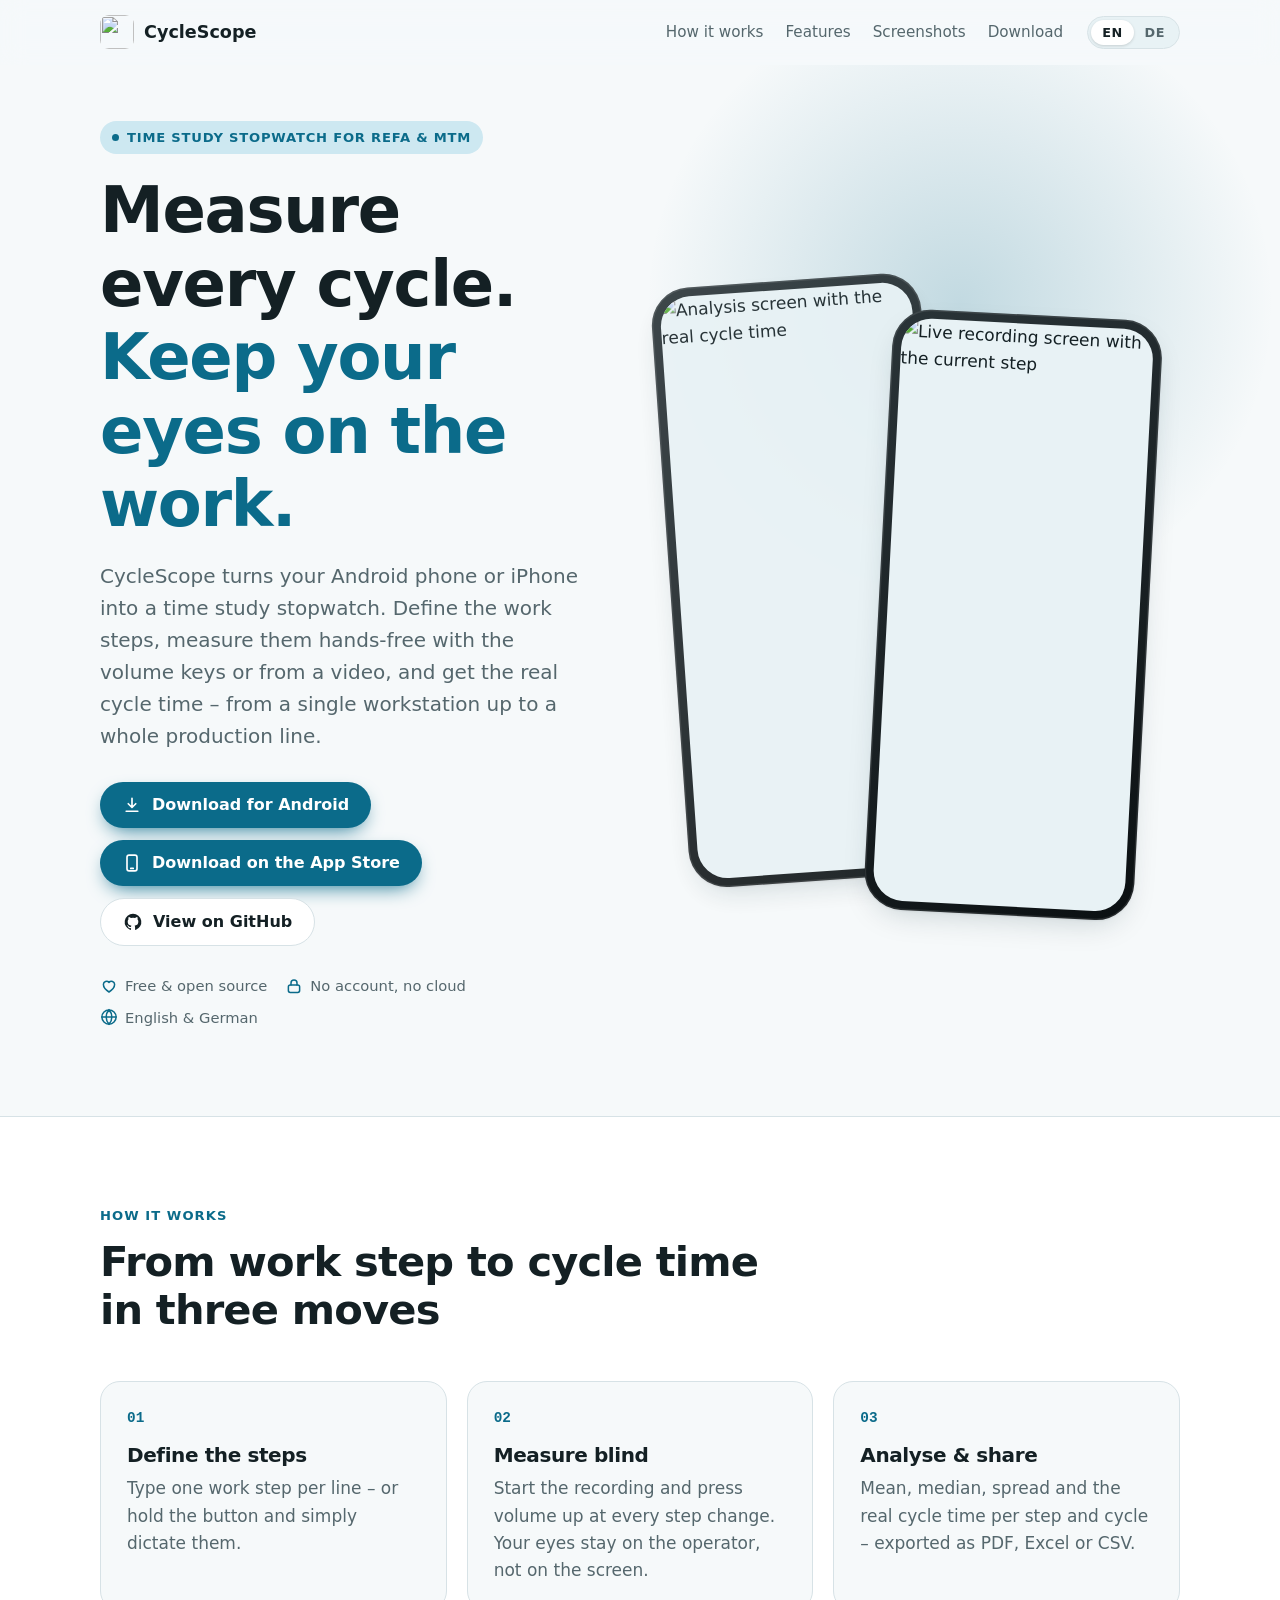
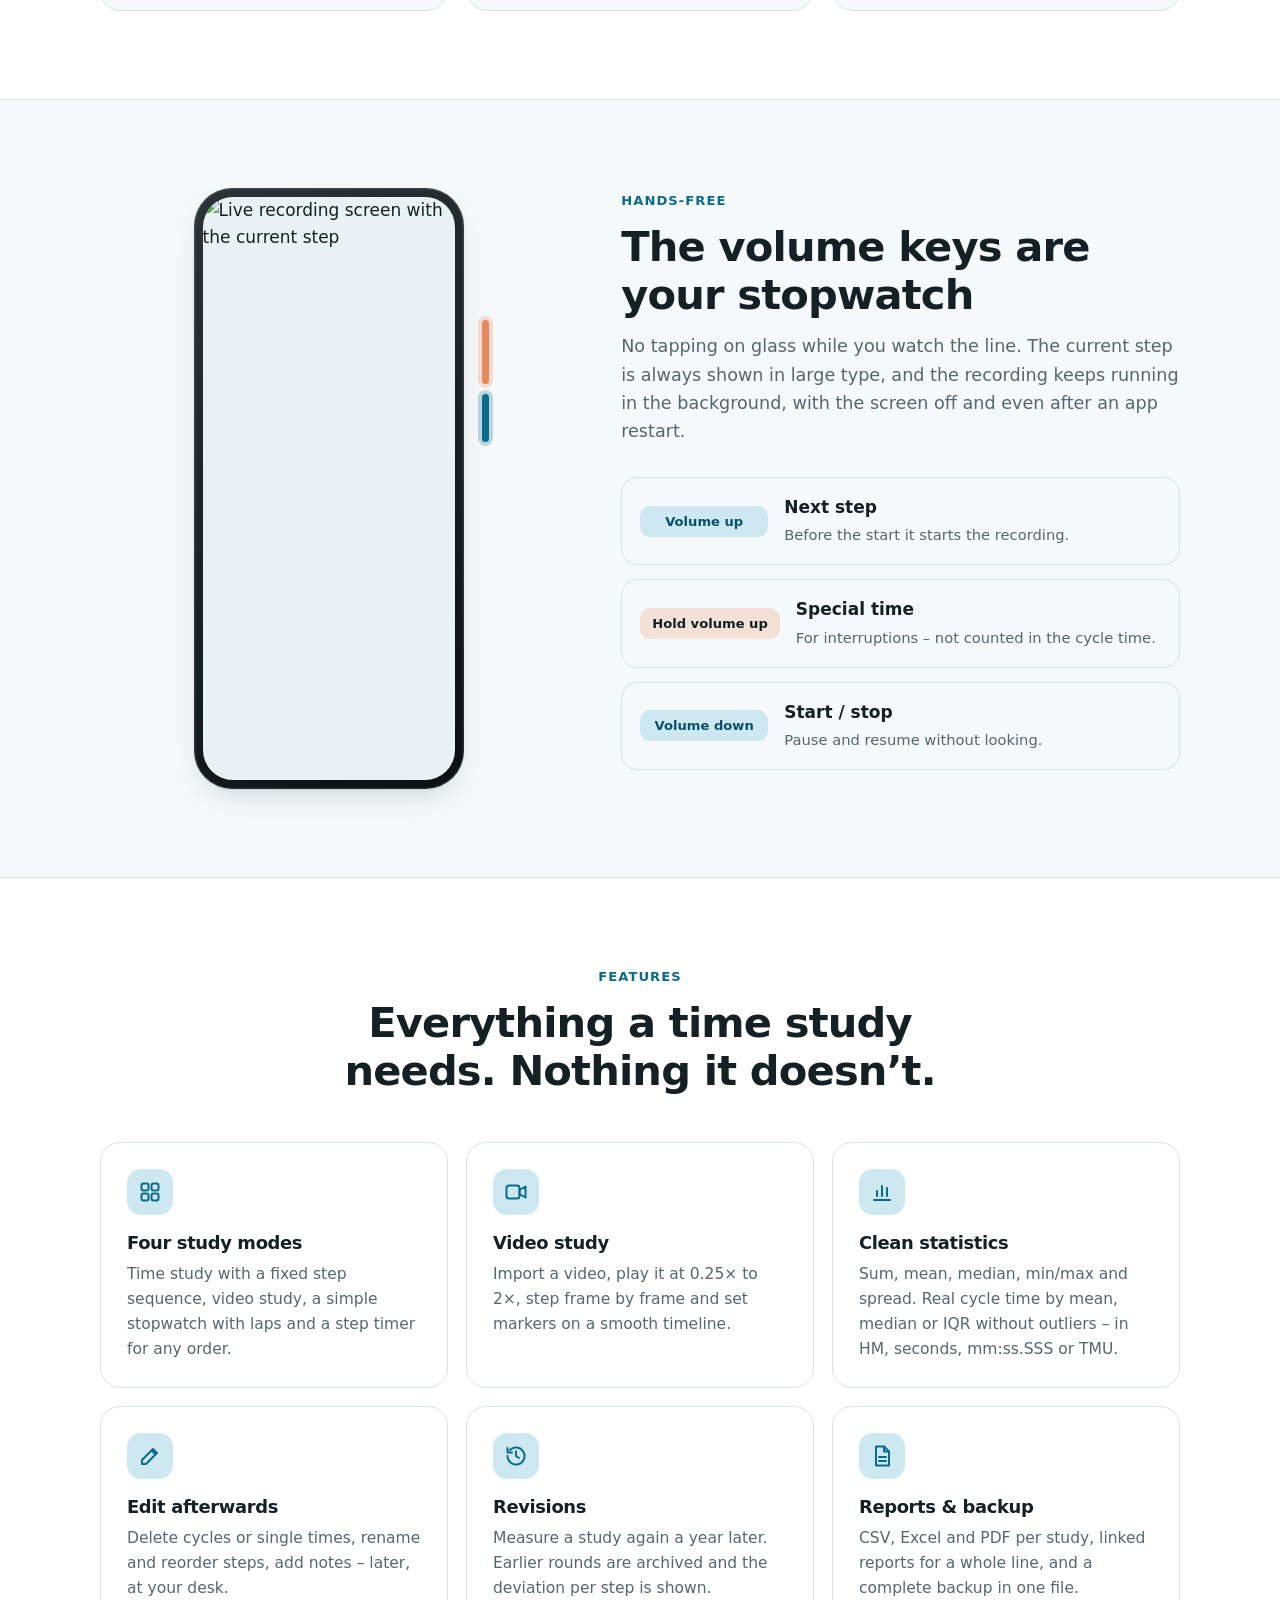
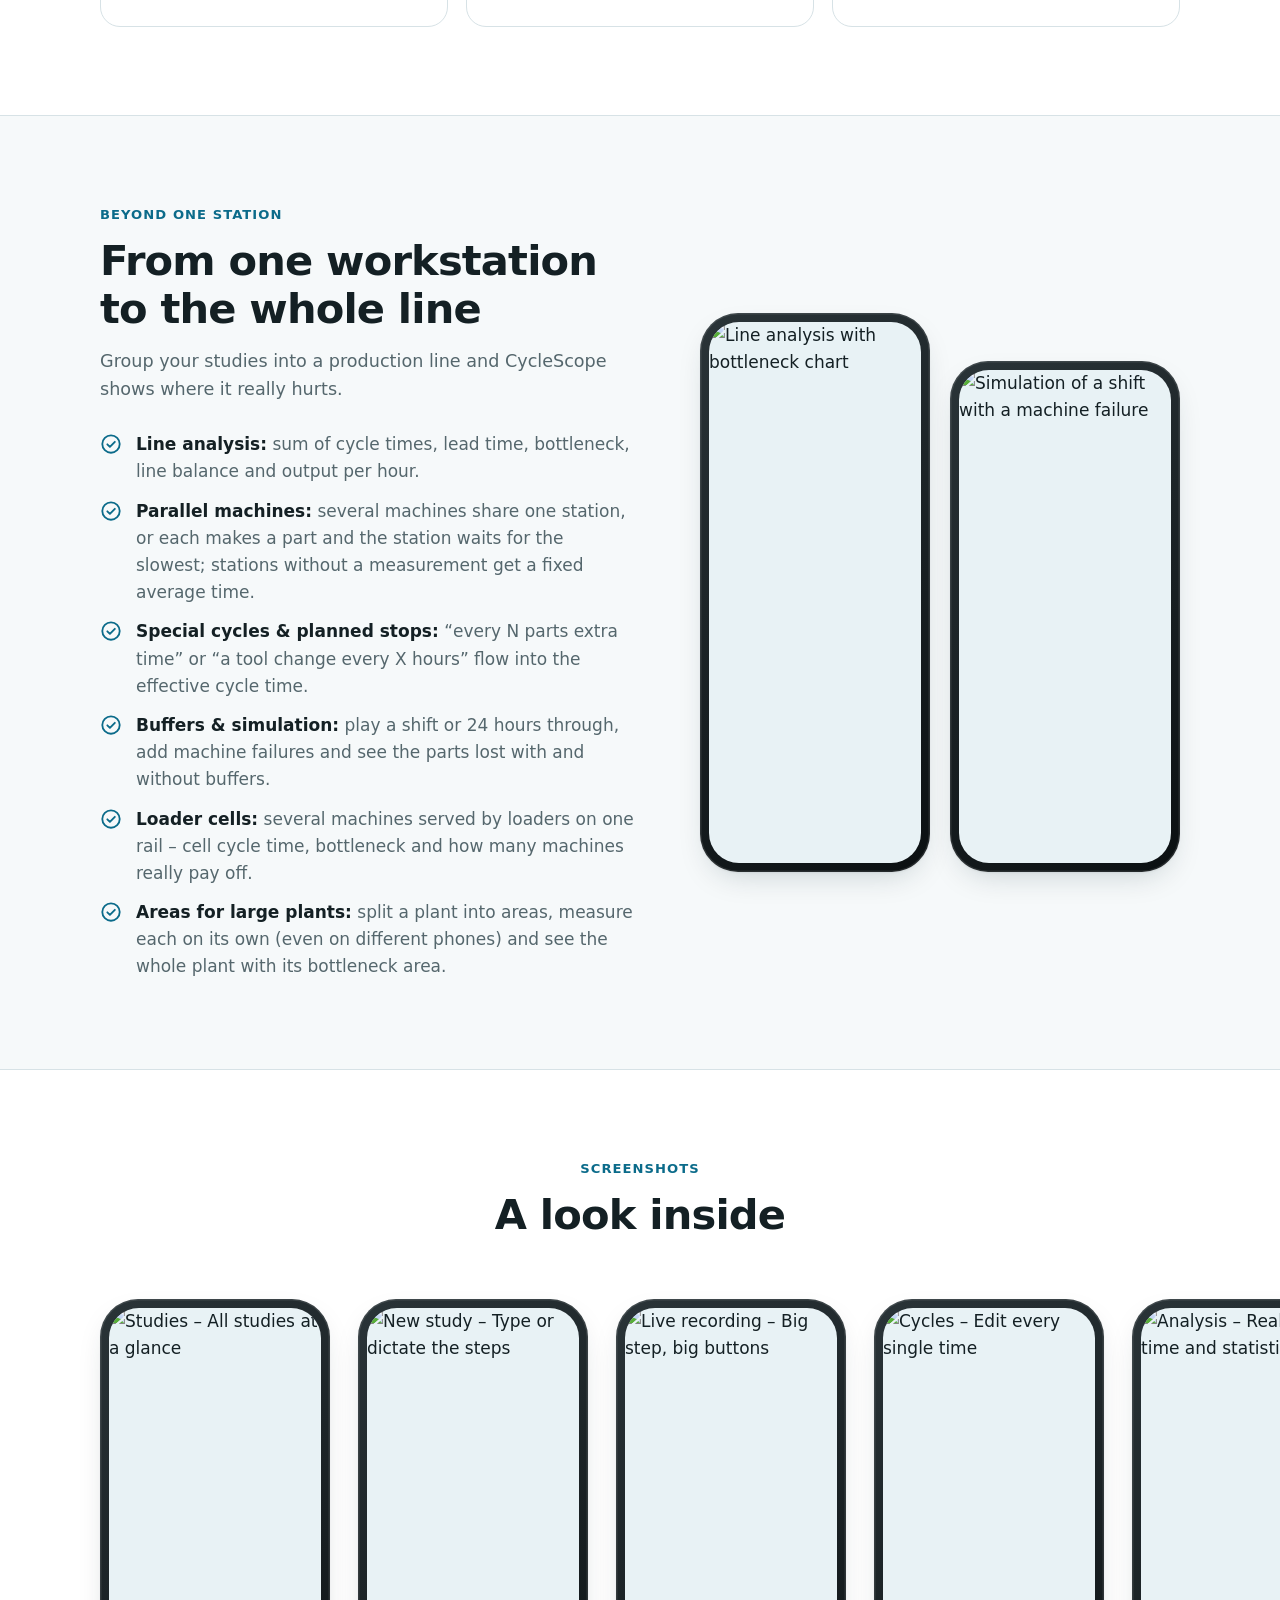
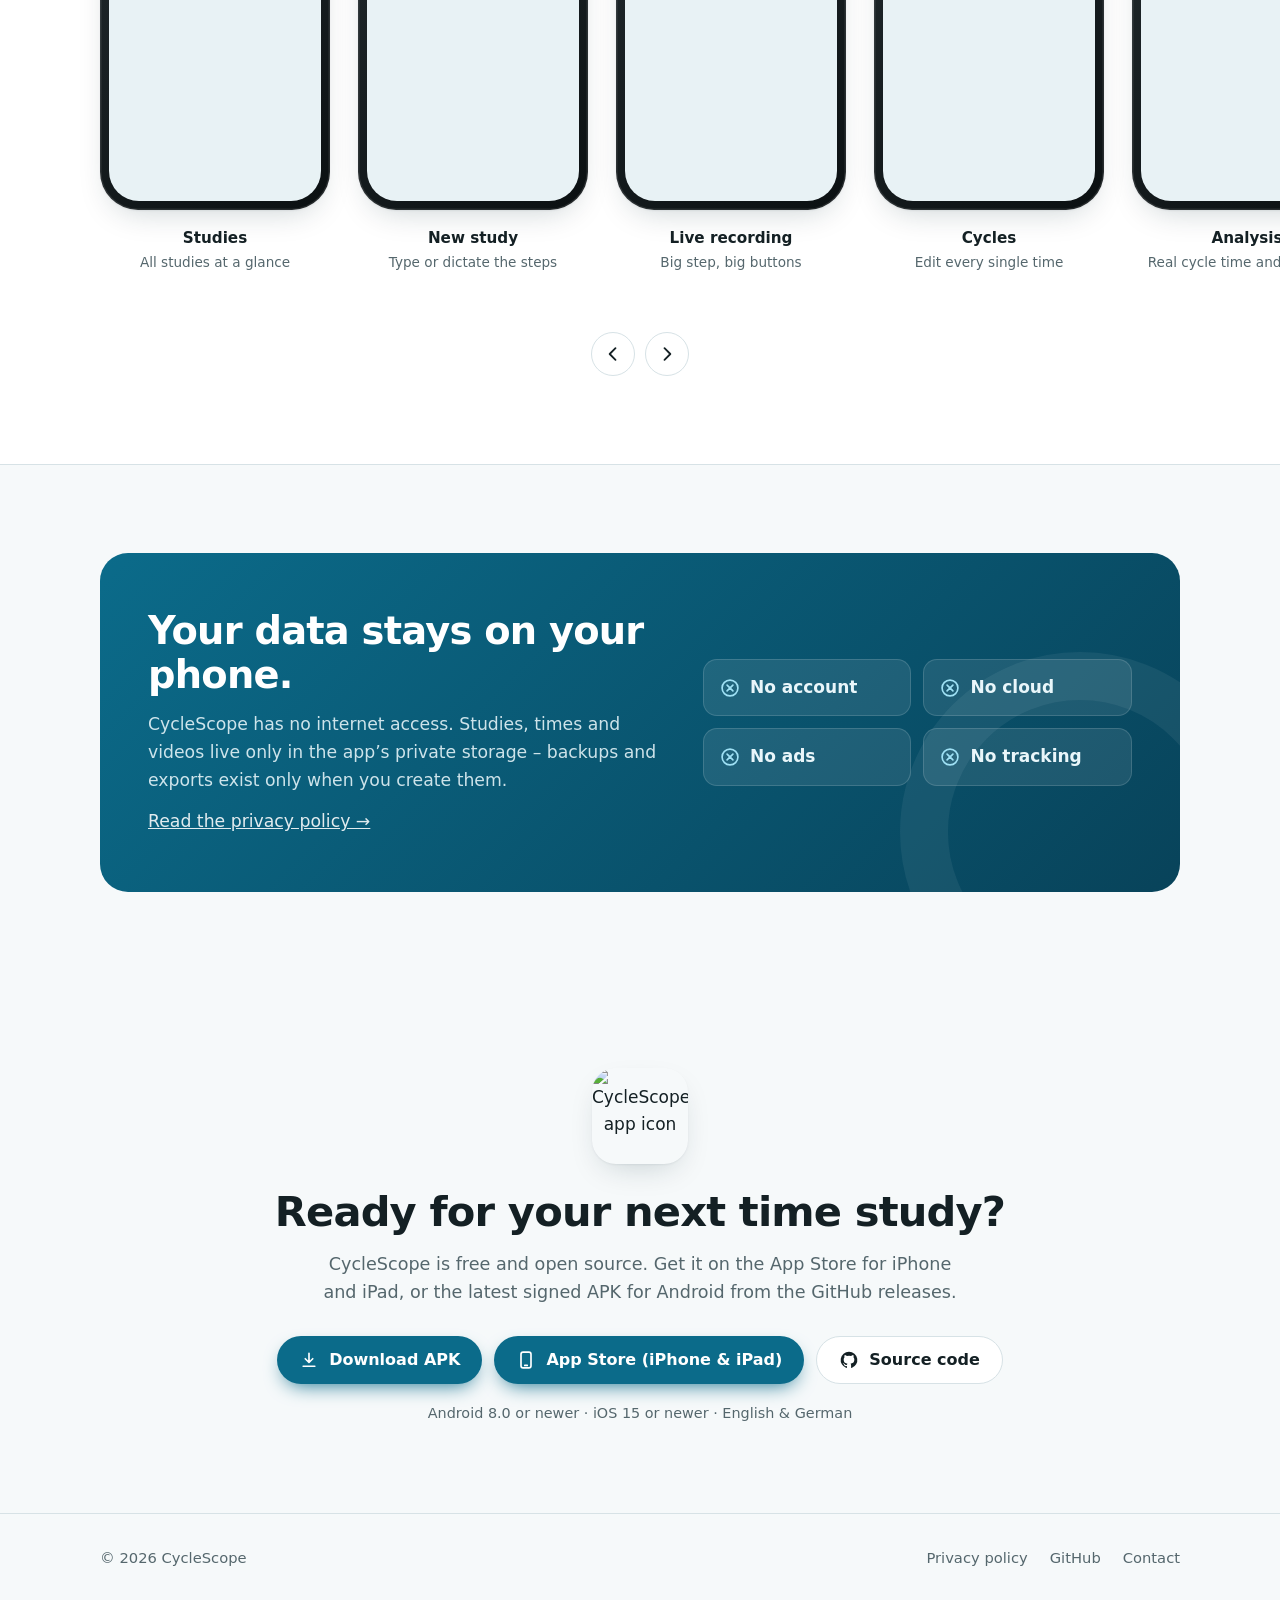
==== commit 93b73f9c: "feat: nested groups (areas) for large plants, version 1.9.0 A group can now contain whole groups as " ====
--- a/site/index.html
+++ b/site/index.html
@@ -188,6 +188,7 @@
         <li><svg><use href="#i-check-circle"/></svg><span data-i18n="line.3"><strong>Special cycles &amp; planned stops:</strong> “every N parts extra time” or “a tool change every X hours” flow into the effective cycle time.</span></li>
         <li><svg><use href="#i-check-circle"/></svg><span data-i18n="line.4"><strong>Buffers &amp; simulation:</strong> play a shift or 24 hours through, add machine failures and see the parts lost with and without buffers.</span></li>
         <li><svg><use href="#i-check-circle"/></svg><span data-i18n="line.5"><strong>Loader cells:</strong> several machines served by loaders on one rail – cell cycle time, bottleneck and how many machines really pay off.</span></li>
+        <li><svg><use href="#i-check-circle"/></svg><span data-i18n="line.6"><strong>Areas for large plants:</strong> split a plant into areas, measure each on its own (even on different phones) and see the whole plant with its bottleneck area.</span></li>
       </ul>
     </div>
     <div class="visual reveal">
@@ -337,6 +338,7 @@
     "line.3": "<strong>Sonderzyklen &amp; geplante Stopps:</strong> „alle N Teile Zusatzzeit“ oder „alle X Stunden ein Werkzeugwechsel“ fließen in die effektive Taktzeit ein.",
     "line.4": "<strong>Puffer &amp; Simulation:</strong> eine Schicht oder 24 Stunden durchspielen, Maschinenausfälle einbauen und die verlorenen Teile mit und ohne Puffer sehen.",
     "line.5": "<strong>Laderzellen:</strong> mehrere Maschinen, bedient von Ladern auf einer Schiene – Taktzeit der Zelle, Engpass und wie viele Maschinen sich wirklich lohnen.",
+    "line.6": "<strong>Bereiche für große Anlagen:</strong> eine Anlage in Bereiche aufteilen, jeden für sich messen (auch auf verschiedenen Handys) und die ganze Anlage mit ihrem Engpass-Bereich sehen.",
     "shots.kicker": "Screenshots",
     "shots.title": "Ein Blick in die App",
     "shots.prev": "Zurück",
